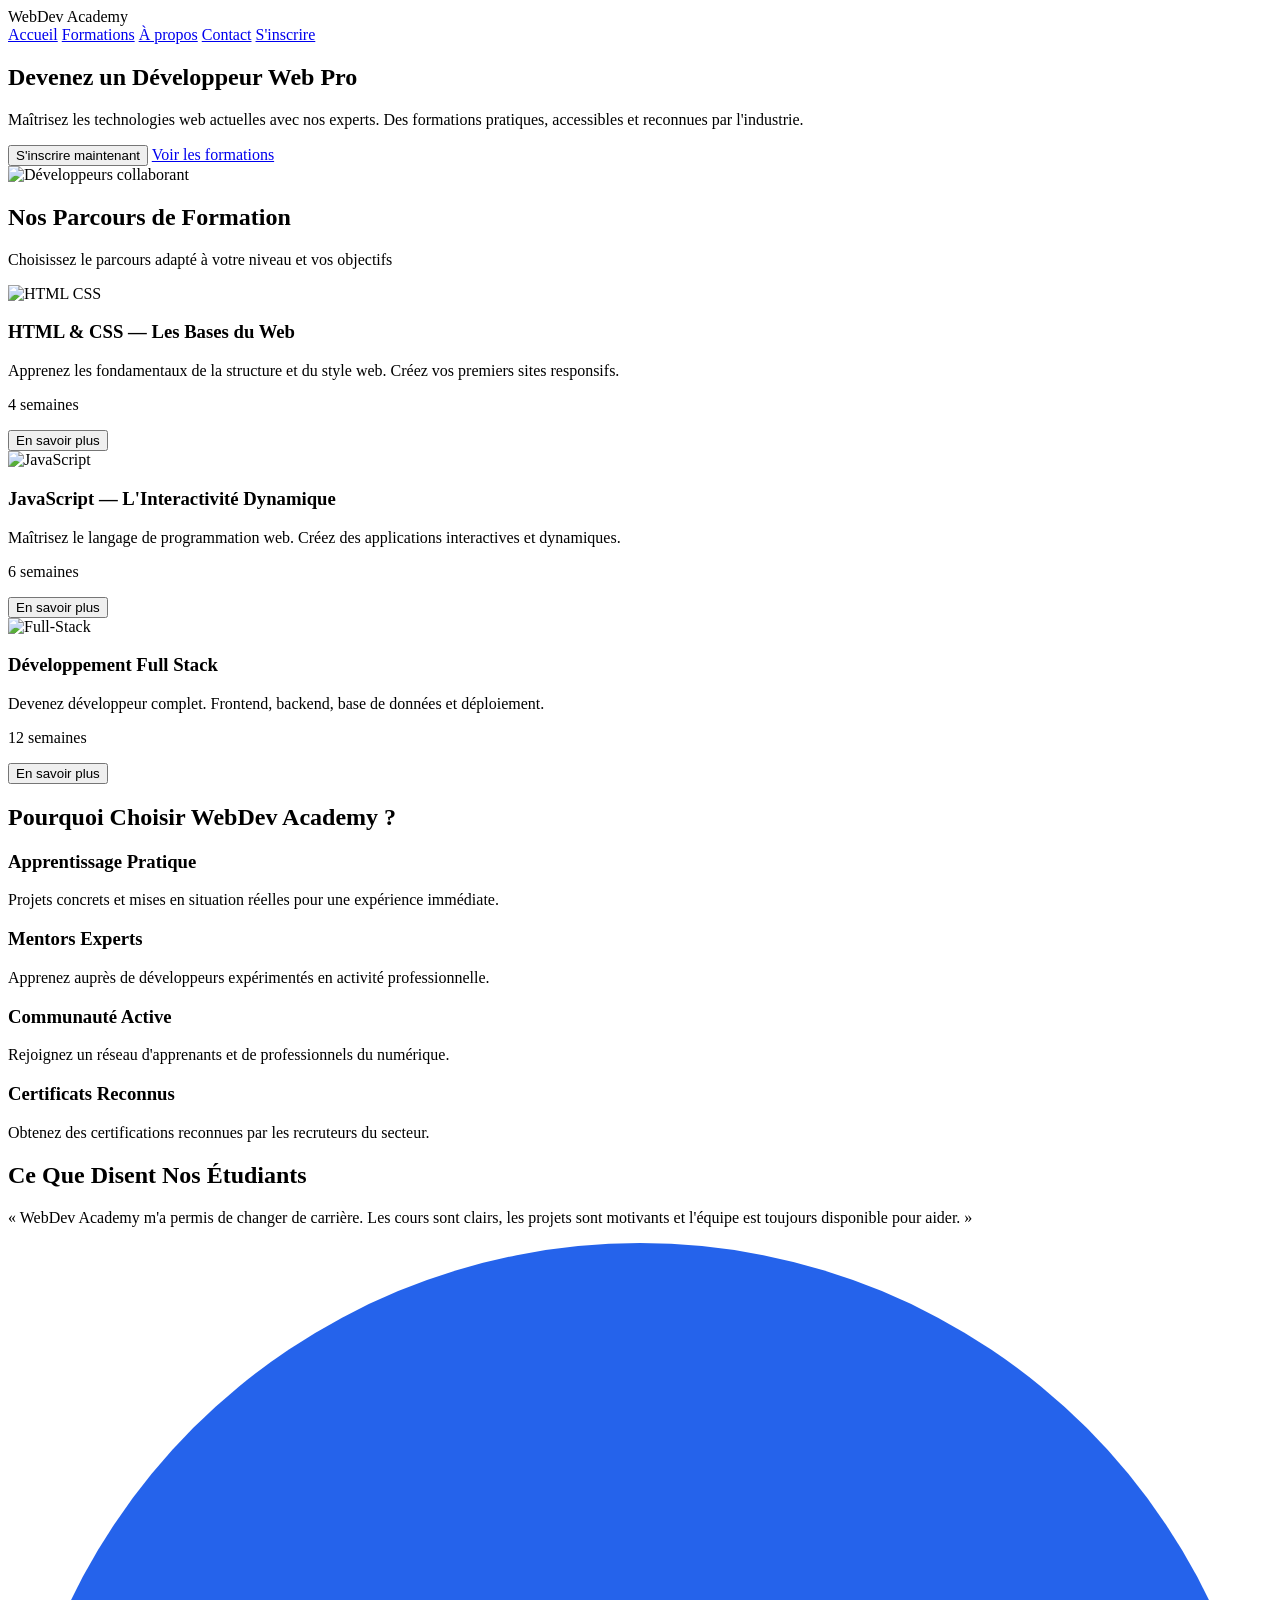
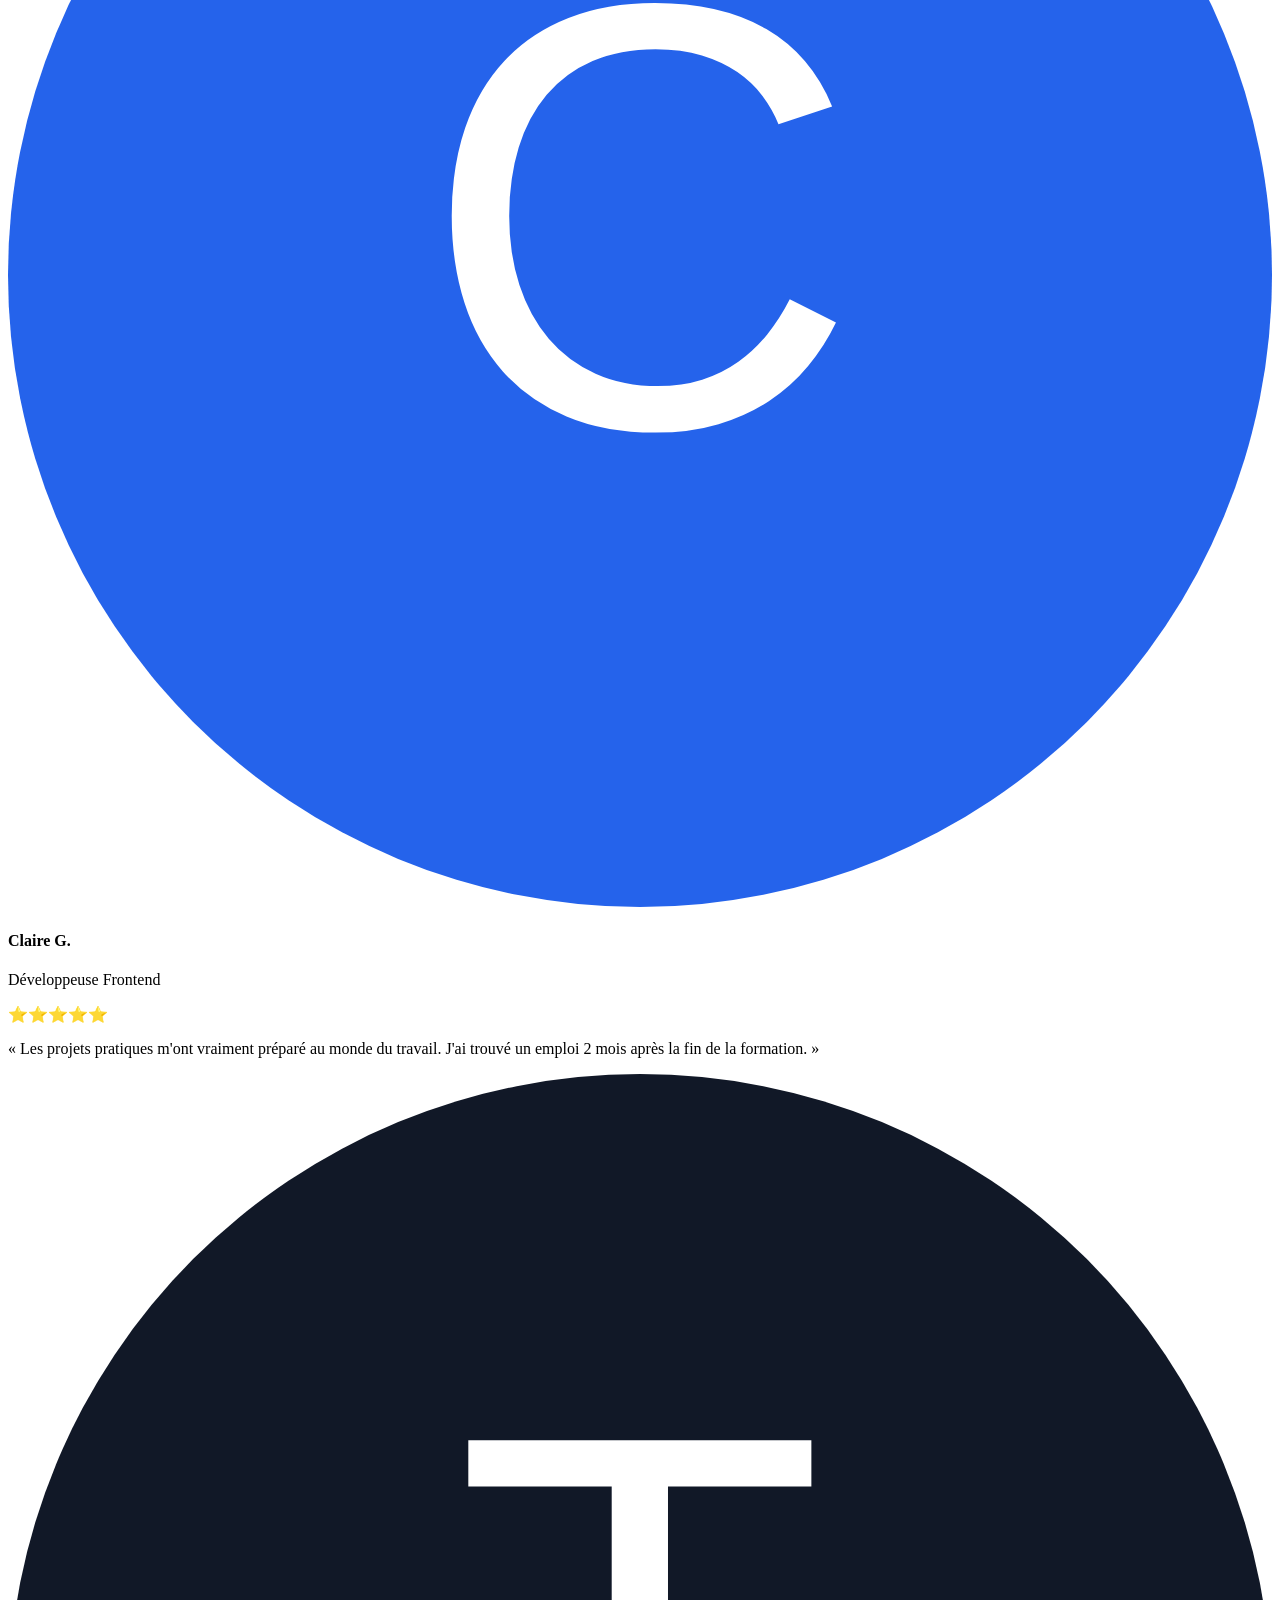
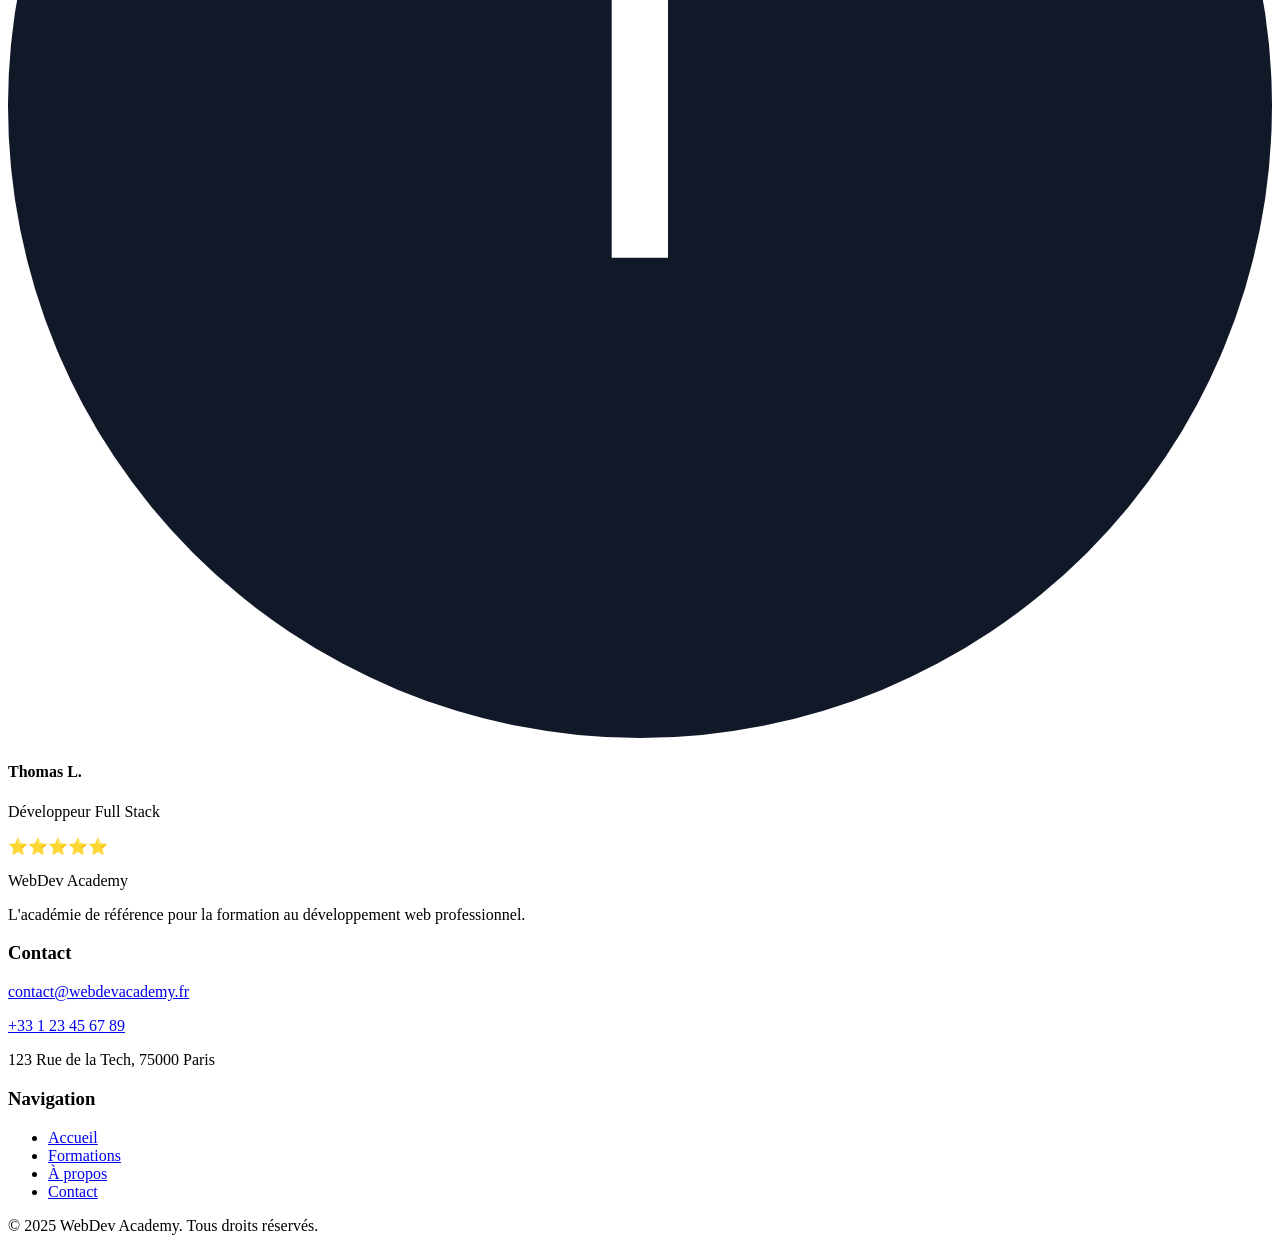
==== index.HTML @ 7ab30d07 "Init : création du dépôt, arborescence des fichiers et structure HTML de base" ====
<!DOCTYPE html>
<html lang="fr">
<head>
    <meta charset="UTF-8">
    <meta name="viewport" content="width=device-width, initial-scale=1.0">
    <title>WebDev Academy - Formation Web Professionnelle</title>
    <link rel="preconnect" href="https://fonts.googleapis.com">
    <link rel="preconnect" href="http Bs://fonts.gstatic.com" crossorigin>
    <link href="https://fonts.googleapis.com/css2?family=Poppins:wght@500;600;700&family=Inter:wght@400;500&display=swap" rel="stylesheet">
    <link rel="stylesheet" href="https://cdnjs.cloudflare.com/ajax/libs/font-awesome/7.0.1/css/all.min.css" integrity="sha512-2SwdPD6INVrV/lHTZbO2nodKhrnDdJK9/kg2XD1r9uGqPo1cUbujc+IYdlYdEErWNu69gVcYgdxlmVmzTWnetw==" crossorigin="anonymous" referrerpolicy="no-referrer" />
    <link rel="stylesheet" href="styles.css">
</head>
<body>

    <!-- HEADER -->
    <header class="header">
        <div class="container">
            <div class="header-content">
                <div class="logo">
                    <span class="logo-icon"></span>
                    <span class="logo-text">WebDev Academy</span>
                </div>
                <nav class="nav">
                    <a href="#accueil" class="nav-link">Accueil</a>
                    <a href="#formations" class="nav-link">Formations</a>
                    <a href="#apropos" class="nav-link">À propos</a>
                    <a href="#contact" class="nav-link">Contact</a>
                    <a href="#" class="btn">S'inscrire</a>
                </nav>
            </div>
        </div>
    </header>

    <!-- HERO -->
    <section id="accueil" class="hero">
        <div class="container">
            <div class="hero-content">
                <div class="hero-text">
                    <h1 class="hero-title">Devenez un Développeur Web Pro</h1>
                    <p class="hero-subtitle">Maîtrisez les technologies web actuelles avec nos experts. Des formations pratiques, accessibles et reconnues par l'industrie.</p>
                    <div class="hero-buttons">
                        <button class="btn">S'inscrire maintenant</button>
                        <a href="#formations" class="btn btn-secondaire">Voir les formations</a>
                    </div>
                </div>
                <div class="hero-image">
                    <img src="https://private-us-east-1.manuscdn.com/sessionFile/vGHNtGjRNSoPpWjSs7V5kO/sandbox/Nn3IBTqhSGBiFNBHjqAyme-img-1_1771836429000_na1fn_aGVyby13ZWJkZXY.png?x-oss-process=image/resize,w_1920,h_1920/format,webp/quality,q_80&Expires=1798761600&Policy=[base64]&Key-Pair-Id=K2HSFNDJXOU9YS&Signature=CSoXXLubS6SZUryhrjTbKdGuKx6gO-gcKSOIT5e-jAmGt8TjUh0oLmJPoQzuXnzsv75Sk6GxcMEyCnpk003iLqCeAN~2q5ZH7BVFG46TieSR6K3EWh3X08L-Cj~kOdTvTiUejEEyDEOsStHmWbtz4GieOV~vrbPdiIS4DXx5Em-EVbwlYh9hLUAQksd-S9a8hoXdXOxb9XC7g-52q7qxycTNFx322q9O-M9qtfFWIcqh1wbmXpIQCnkG0JkBiGID0aXIVr2c31cZqCN9LbK4i~yRdObaecmVlMrhyNnbi7AYZ01wuxV59IgjBg9qMkMjA5oeySNHkZcjQzX331L~BA__" alt="Développeurs collaborant" class="hero-img">
                </div>
            </div>
        </div>
    </section>

    <!-- FORMATIONS -->
    <section id="formations" class="formations">
        <div class="container">
            <div class="section-header">
                <h2>Nos Parcours de Formation</h2>
                <p>Choisissez le parcours adapté à votre niveau et vos objectifs</p>
            </div>

            <div class="formations-grid">

                <article class="formation-card">
                    <div class="formation-icon">
                        <img src="https://private-us-east-1.manuscdn.com/sessionFile/vGHNtGjRNSoPpWjSs7V5kO/sandbox/Nn3IBTqhSGBiFNBHjqAyme-img-2_1771836420000_na1fn_Zm9ybWF0aW9uLWh0bWwtY3Nz.png?x-oss-process=image/resize,w_1920,h_1920/format,webp/quality,q_80&Expires=1798761600&Policy=[base64]&Key-Pair-Id=K2HSFNDJXOU9YS&Signature=ulwOmSt9UBEYUp4vjzK6Br~JBlsN1IYmjbdwcrkIPwHwiAJwKG5W74IVDs8d7MpaaOy-IWmLcht0rP5W9KJax4r2e85JWrCU-rPGFiL~T~iKIVEVLlg1H1w-pPRYvawl3YETFEtDik1CFj5n6Li9atj-mQwA-flZ~1co5WUfc7oASj5-kAnNk4iMj0TzOSDOBZVkL3Bv5Aahx8IrQIxR5IC6fvWX7Q5MJqwHEez7w3sde0yab~aIPEAC53IwAucnFb9i5rAAGs~Kx3HwNk2-hGhGTRNVvI4ISdJHZWcoBqui-JHkFVeab8k3VtmhUSOpBcsJ-Xgd7Y-91A-n7IDJPQ__" alt="HTML CSS" class="formation-img">
                    </div>
                    <div class="formation-body">
                        <h3 class="formation-title">HTML & CSS — Les Bases du Web</h3>
                        <p class="formation-description">Apprenez les fondamentaux de la structure et du style web. Créez vos premiers sites responsifs.</p>
                        <div class="formation-footer">
                            <p class="formation-duration"><i class="fa-regular fa-alarm-clock"></i> 4 semaines</p>
                            <button class="formation-btn">En savoir plus</button>
                        </div>
                    </div>
                </article>

                <article class="formation-card">
                    <div class="formation-icon">
                        <img src="https://private-us-east-1.manuscdn.com/sessionFile/vGHNtGjRNSoPpWjSs7V5kO/sandbox/Nn3IBTqhSGBiFNBHjqAyme-img-3_1771836418000_na1fn_Zm9ybWF0aW9uLWphdmFzY3JpcHQ.png?x-oss-process=image/resize,w_1920,h_1920/format,webp/quality,q_80&Expires=1798761600&Policy=[base64]&Key-Pair-Id=K2HSFNDJXOU9YS&Signature=oXUJXGLcOrpVk41dT7CsKqlkjbnxq5S0YzEjSwk8yKDnMcQuos0dipLwQPntny7sHmqPGeaLWxwvgwucpo0bM~2YxKh~TvMyZHMU1S1cNUWy~zxywhjdS2GgKq2k2Jkf4W-eU7SWJzw8T-UZrkgYs1ycNHf1cWPufrA0sWnW-d7at~J4rMAhbgvIcJXI8PzklAa4SYlUNQiQSkngmY3IGzgo68lOIeHGqKtS-2VFNnX2NgoKW4enAQoLivgCDWooHxvC1~HsbJdMDieLBr5QhffzMdSqDJ0O0J8nyVks58796pHxi1nRs8DcYAyrsTmhCsFr96gNKvswoDi8ujXHXQ__" alt="JavaScript" class="formation-img">
                    </div>
                    <div class="formation-body">
                        <h3 class="formation-title">JavaScript — L'Interactivité Dynamique</h3>
                        <p class="formation-description">Maîtrisez le langage de programmation web. Créez des applications interactives et dynamiques.</p>
                        <div class="formation-footer">
                            <p class="formation-duration"><i class="fa-regular fa-alarm-clock"></i> 6 semaines</p>
                            <button class="formation-btn">En savoir plus</button>
                        </div>
                    </div>
                </article>

                <article class="formation-card">
                    <div class="formation-icon">
                        <img src="https://private-us-east-1.manuscdn.com/sessionFile/vGHNtGjRNSoPpWjSs7V5kO/sandbox/Nn3IBTqhSGBiFNBHjqAyme-img-4_1771836423000_na1fn_Zm9ybWF0aW9uLWZ1bGxzdGFjaw.png?x-oss-process=image/resize,w_1920,h_1920/format,webp/quality,q_80&Expires=1798761600&Policy=[base64]~eC1vc3MtcHJvY2Vzcz1pbWFnZS9yZXNpemUsd18xOTIwLGhfMTkyMC9mb3JtYXQsd2VicC9xdWFsaXR5LHFfODAiLCJDb25kaXRpb24iOnsiRGF0ZUxlc3NUaGFuIjp7IkFXUzpFcG9jaFRpbWUiOjE3OTg3NjE2MDB9fX1dfQ__&Key-Pair-Id=K2HSFNDJXOU9YS&Signature=Yd2hOLRCqEMnp6zhFQf-u7EyHBhBxrVaxet7eCqVr4468VkohiwJMmZMVLAvP0UT9UtOV6NZ~3gb4abJMRu7ZIiKr6oqeqXoyl2K3FQEX5~XwEXMZnaVuPnpEQjKAnObkVdKur8Niy6LaBozs1kYujF~rh15tKGbhcuzbLmFg-XQwOxOGMLjtL5NSpm66~Q1J-qbcymE0cUCWR9ODjJaWO3ON-JazoHYCK8YvNGdIJNEcXtdCiaKk8xc~EopC8NH5OFcztjSKpmoX6i18jdoqjK2-GIEhvFI0qOO6OooR0wuoU3pRGT93ywVrIdJsfsHTDjbuuQJ5Q2gcQmPw0CM~w__" alt="Full-Stack" class="formation-img">
                    </div>
                    <div class="formation-body">
                        <h3 class="formation-title">Développement Full Stack</h3>
                        <p class="formation-description">Devenez développeur complet. Frontend, backend, base de données et déploiement.</p>
                        <div class="formation-footer">
                            <p class="formation-duration"><i class="fa-regular fa-alarm-clock"></i> 12 semaines</p>
                            <button class="formation-btn">En savoir plus</button>
                        </div>
                    </div>
                </article>

            </div>
        </div>
    </section>

    <!-- AVANTAGES -->
    <section id="apropos" class="avantages">
        <div class="container">
            <div class="section-header">
                <h2>Pourquoi Choisir WebDev Academy ?</h2>
            </div>
            <div class="avantages-grid">
                <article class="avantage-card">
                    <div class="avantage-icon"><i class="fa-solid fa-bullseye"></i></div>
                    <h3 class="avantage-title">Apprentissage Pratique</h3>
                    <p class="avantage-description">Projets concrets et mises en situation réelles pour une expérience immédiate.</p>
                </article>
                <article class="avantage-card">
                    <div class="avantage-icon"><i class="fa-solid fa-user-tie"></i></div>
                    <h3 class="avantage-title">Mentors Experts</h3>
                    <p class="avantage-description">Apprenez auprès de développeurs expérimentés en activité professionnelle.</p>
                </article>
                <article class="avantage-card">
                    <div class="avantage-icon"><i class="fa-solid fa-users"></i></div>
                    <h3 class="avantage-title">Communauté Active</h3>
                    <p class="avantage-description">Rejoignez un réseau d'apprenants et de professionnels du numérique.</p>
                </article>
                <article class="avantage-card">
                    <div class="avantage-icon"><i class="fa-solid fa-graduation-cap"></i></div>
                    <h3 class="avantage-title">Certificats Reconnus</h3>
                    <p class="avantage-description">Obtenez des certifications reconnues par les recruteurs du secteur.</p>
                </article>
            </div>
        </div>
    </section>

    <!-- TÉMOIGNAGES -->
    <section class="temoignages">
        <div class="container">
            <div class="section-header">
                <h2>Ce Que Disent Nos Étudiants</h2>
            </div>
            <div class="temoignages-grid">
                <article class="temoignage-card">
                    <p class="temoignage-text">« WebDev Academy m'a permis de changer de carrière. Les cours sont clairs, les projets sont motivants et l'équipe est toujours disponible pour aider. »</p>
                    <div class="temoignage-header">
                        <img src="data:image/svg+xml,%3Csvg xmlns='http://www.w3.org/2000/svg' viewBox='0 0 100 100'%3E%3Ccircle cx='50' cy='50' r='50' fill='%232563eb'/%3E%3Ctext x='50' y='62' font-size='48' text-anchor='middle' fill='white' font-family='Arial'%3EC%3C/text%3E%3C/svg%3E" alt="Claire G." class="temoignage-avatar">
                        <div class="temoignage-info">
                            <h4 class="temoignage-name">Claire G.</h4>
                            <p class="temoignage-role">Développeuse Frontend</p>
                        </div>
                    </div>
                    <div class="temoignage-rating">⭐⭐⭐⭐⭐</div>
                </article>
                <article class="temoignage-card">
                    <p class="temoignage-text">« Les projets pratiques m'ont vraiment préparé au monde du travail. J'ai trouvé un emploi 2 mois après la fin de la formation. »</p>
                    <div class="temoignage-header">
                        <img src="data:image/svg+xml,%3Csvg xmlns='http://www.w3.org/2000/svg' viewBox='0 0 100 100'%3E%3Ccircle cx='50' cy='50' r='50' fill='%23111827'/%3E%3Ctext x='50' y='62' font-size='48' text-anchor='middle' fill='white' font-family='Arial'%3ET%3C/text%3E%3C/svg%3E" alt="Thomas L." class="temoignage-avatar">
                        <div class="temoignage-info">
                            <h4 class="temoignage-name">Thomas L.</h4>
                            <p class="temoignage-role">Développeur Full Stack</p>
                        </div>
                    </div>
                    <div class="temoignage-rating">⭐⭐⭐⭐⭐</div>
                </article>
            </div>
        </div>
    </section>

    <!-- FOOTER -->
    <footer id="contact" class="footer">
        <div class="container">
            <div class="footer-content">
                <div>
                    <p class="footer-logo">WebDev Academy</p>
                    <p class="footer-desc">L'académie de référence pour la formation au développement web professionnel.</p>
                    <div class="social-links">
                        <a href="#" class="social-link" title="LinkedIn"><i class="fab fa-linkedin-in"></i></a>
                        <a href="#" class="social-link" title="Twitter"><i class="fab fa-twitter"></i></a>
                        <a href="#" class="social-link" title="Instagram"><i class="fab fa-instagram"></i></a>
                    </div>
                </div>
                <div>
                    <h3 class="footer-title">Contact</h3>
                    <p class="footer-info"><i class="fa-solid fa-envelope"></i> <a href="mailto:contact@webdevacademy.fr">contact@webdevacademy.fr</a></p>
                    <p class="footer-info"><i class="fa-solid fa-phone"></i> <a href="tel:+33123456789">+33 1 23 45 67 89</a></p>
                    <p class="footer-info"><i class="fa-solid fa-location-dot"></i> 123 Rue de la Tech, 75000 Paris</p>
                </div>
                <div>
                    <h3 class="footer-title">Navigation</h3>
                    <ul class="footer-links">
                        <li><a href="#accueil">Accueil</a></li>
                        <li><a href="#formations">Formations</a></li>
                        <li><a href="#apropos">À propos</a></li>
                        <li><a href="#contact">Contact</a></li>
                    </ul>
                </div>
            </div>
            <div class="footer-bottom">
                <p>© 2025 WebDev Academy. Tous droits réservés.</p>
            </div>
        </div>
    </footer>

</body>
</html>
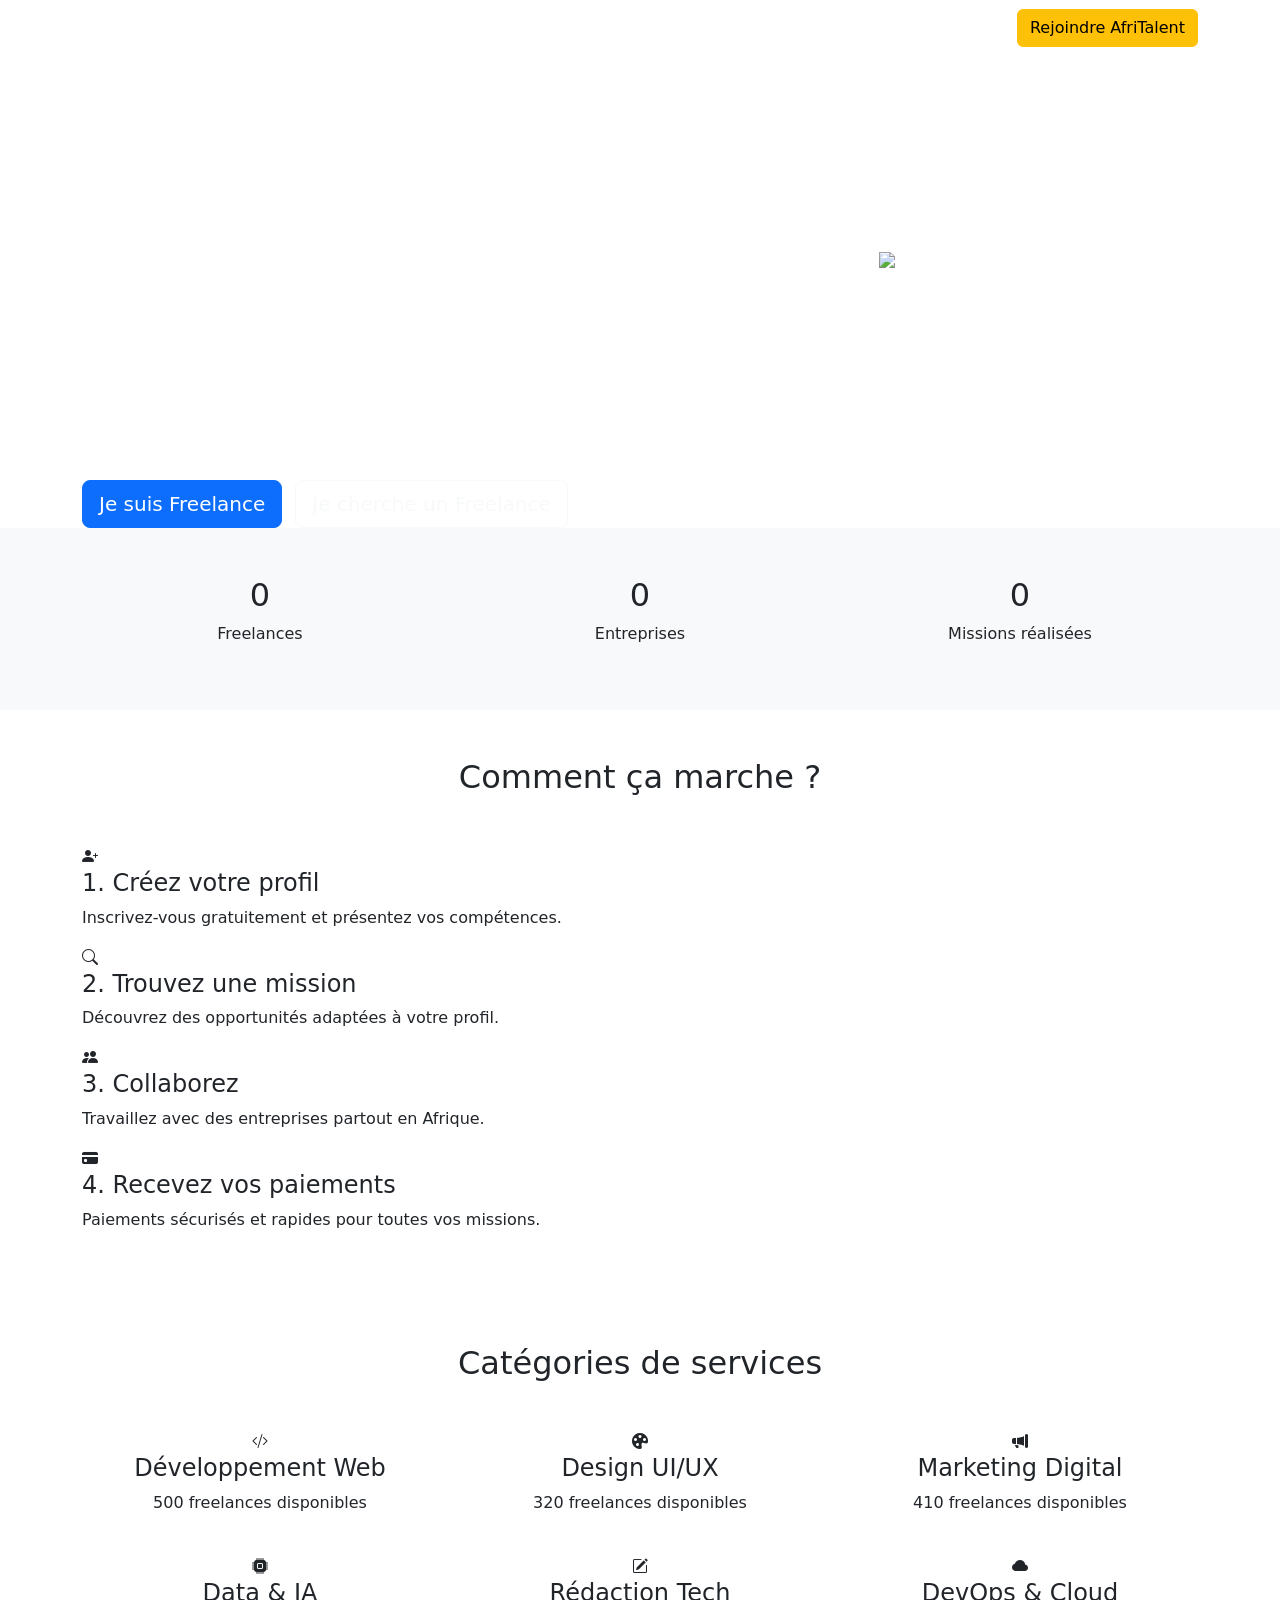
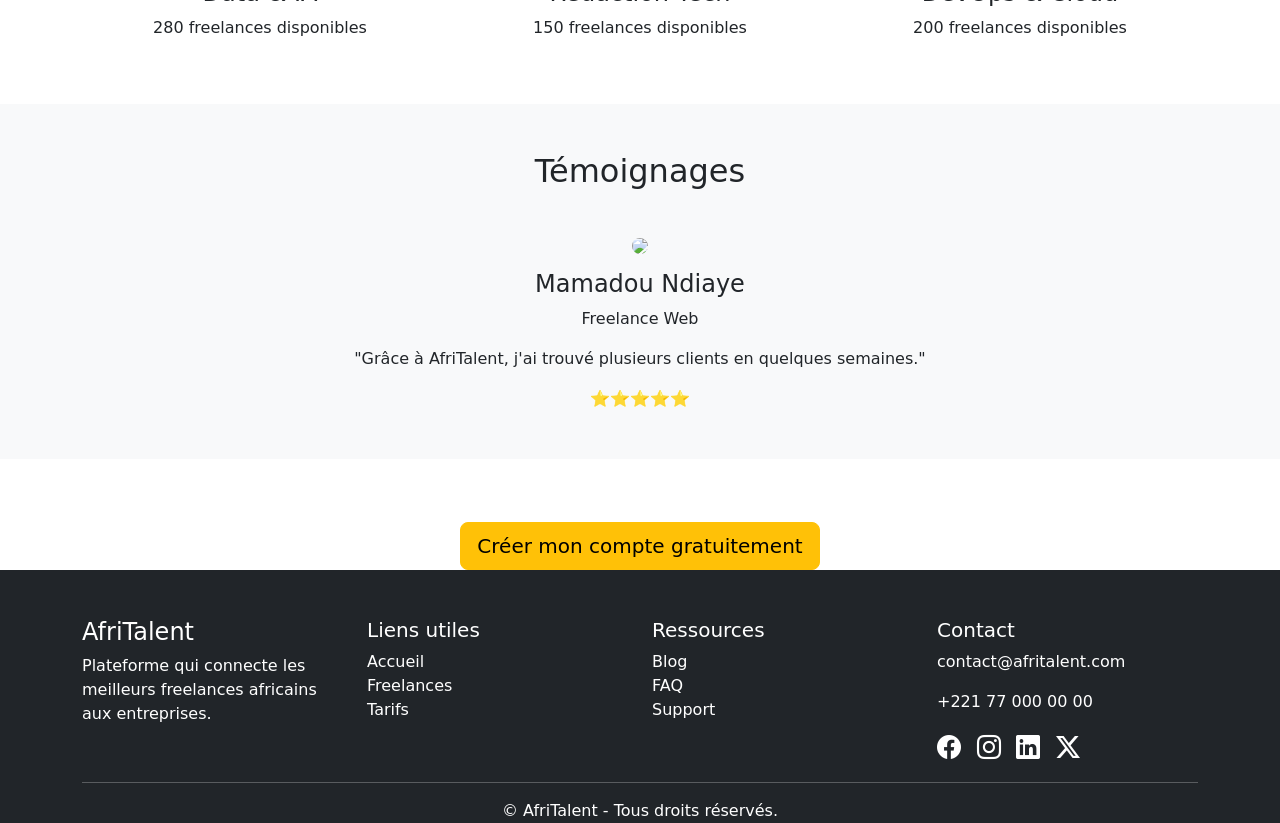
==== commit a7b3552e: "CSS : variables, typographie, layout general et styles de bases" ====
--- a/index.HTML
+++ b/index.HTML
@@ -1,209 +1,408 @@
 <!DOCTYPE html>
 <html lang="fr">
+
 <head>
     <meta charset="UTF-8">
     <meta name="viewport" content="width=device-width, initial-scale=1.0">
-    <title>WebDev Academy - Formation Web Professionnelle</title>
-    <link rel="preconnect" href="https://fonts.googleapis.com">
-    <link rel="preconnect" href="http Bs://fonts.gstatic.com" crossorigin>
-    <link href="https://fonts.googleapis.com/css2?family=Poppins:wght@500;600;700&family=Inter:wght@400;500&display=swap" rel="stylesheet">
-    <link rel="stylesheet" href="https://cdnjs.cloudflare.com/ajax/libs/font-awesome/7.0.1/css/all.min.css" integrity="sha512-2SwdPD6INVrV/lHTZbO2nodKhrnDdJK9/kg2XD1r9uGqPo1cUbujc+IYdlYdEErWNu69gVcYgdxlmVmzTWnetw==" crossorigin="anonymous" referrerpolicy="no-referrer" />
-    <link rel="stylesheet" href="styles.css">
+    <title>AfriTalent - Trouvez les meilleurs freelances africains</title>
+
+    <!-- Bootstrap -->
+    <link href="https://cdn.jsdelivr.net/npm/bootstrap@5.3.3/dist/css/bootstrap.min.css" rel="stylesheet">
+
+    <!-- Bootstrap Icons -->
+    <link rel="stylesheet"
+        href="https://cdn.jsdelivr.net/npm/bootstrap-icons@1.11.3/font/bootstrap-icons.min.css">
+
+    <!-- Google Fonts -->
+    <link href="https://fonts.googleapis.com/css2?family=Poppins:wght@300;400;600;700;800&display=swap"
+        rel="stylesheet">
+
+    <!-- CSS -->
+    <link rel="stylesheet" href="style.css">
 </head>
+
 <body>
 
-    <!-- HEADER -->
-    <header class="header">
-        <div class="container">
-            <div class="header-content">
-                <div class="logo">
-                    <span class="logo-icon"></span>
-                    <span class="logo-text">WebDev Academy</span>
-                </div>
-                <nav class="nav">
-                    <a href="#accueil" class="nav-link">Accueil</a>
-                    <a href="#formations" class="nav-link">Formations</a>
-                    <a href="#apropos" class="nav-link">À propos</a>
-                    <a href="#contact" class="nav-link">Contact</a>
-                    <a href="#" class="btn">S'inscrire</a>
-                </nav>
-            </div>
-        </div>
-    </header>
-
-    <!-- HERO -->
-    <section id="accueil" class="hero">
-        <div class="container">
-            <div class="hero-content">
-                <div class="hero-text">
-                    <h1 class="hero-title">Devenez un Développeur Web Pro</h1>
-                    <p class="hero-subtitle">Maîtrisez les technologies web actuelles avec nos experts. Des formations pratiques, accessibles et reconnues par l'industrie.</p>
-                    <div class="hero-buttons">
-                        <button class="btn">S'inscrire maintenant</button>
-                        <a href="#formations" class="btn btn-secondaire">Voir les formations</a>
+    <!-- ===================== NAVBAR ===================== -->
+
+    <nav class="navbar navbar-expand-lg navbar-dark fixed-top">
+        <div class="container">
+
+            <a class="navbar-brand fw-bold" href="#">
+                <i class="bi bi-globe-africa"></i>
+                AfriTalent
+            </a>
+
+            <button class="navbar-toggler" type="button" data-bs-toggle="collapse" data-bs-target="#menu">
+                <span class="navbar-toggler-icon"></span>
+            </button>
+
+            <div class="collapse navbar-collapse" id="menu">
+
+                <ul class="navbar-nav ms-auto">
+
+                    <li class="nav-item">
+                        <a class="nav-link" href="#">Accueil</a>
+                    </li>
+
+                    <li class="nav-item">
+                        <a class="nav-link" href="#">Freelances</a>
+                    </li>
+
+                    <li class="nav-item">
+                        <a class="nav-link" href="#">Tarifs</a>
+                    </li>
+
+                    <li class="nav-item">
+                        <a class="nav-link" href="#">À propos</a>
+                    </li>
+
+                    <li class="nav-item">
+                        <a class="nav-link" href="#">Blog</a>
+                    </li>
+
+                    <li class="nav-item">
+                        <a class="nav-link" href="#">Contact</a>
+                    </li>
+
+                </ul>
+
+                <a href="#" class="btn btn-warning ms-lg-3">
+                    Rejoindre AfriTalent
+                </a>
+
+            </div>
+        </div>
+    </nav>
+
+    <!-- ===================== HERO ===================== -->
+
+    <section class="hero text-white d-flex align-items-center">
+
+        <div class="container">
+
+            <div class="row align-items-center">
+
+                <div class="col-lg-6">
+
+                    <h1 class="display-3 fw-bold">
+                        Trouvez les meilleurs talents freelances d'Afrique
+                    </h1>
+
+                    <h2 class="lead my-4">
+                        Développement Web, Design, Marketing Digital,
+                        Data & IA, DevOps et bien plus encore.
+                    </h2>
+
+                    <a href="#" class="btn btn-primary btn-lg me-2">
+                        Je suis Freelance
+                    </a>
+
+                    <a href="#" class="btn btn-outline-light btn-lg">
+                        Je cherche un Freelance
+                    </a>
+
+                </div>
+
+                <div class="col-lg-6 text-center">
+
+                    <img src="images/freelance.png"
+                        alt="Freelance"
+                        class="img-fluid hero-image">
+
+                </div>
+
+            </div>
+
+        </div>
+
+    </section>
+
+    <!-- ===================== STATISTIQUES ===================== -->
+
+    <section class="py-5 bg-light">
+
+        <div class="container">
+
+            <div class="row text-center">
+
+                <div class="col-md-4">
+                    <h2 class="counter" data-target="2500">0</h2>
+                    <p>Freelances</p>
+                </div>
+
+                <div class="col-md-4">
+                    <h2 class="counter" data-target="800">0</h2>
+                    <p>Entreprises</p>
+                </div>
+
+                <div class="col-md-4">
+                    <h2 class="counter" data-target="12000">0</h2>
+                    <p>Missions réalisées</p>
+                </div>
+
+            </div>
+
+        </div>
+
+    </section>
+
+    <!-- ===================== COMMENT ÇA MARCHE ===================== -->
+
+    <section class="container py-5">
+
+        <div class="text-center mb-5">
+            <h2>Comment ça marche ?</h2>
+        </div>
+
+        <div class="bento-grid">
+
+            <div class="bento-card large">
+                <i class="bi bi-person-plus-fill"></i>
+                <h4>1. Créez votre profil</h4>
+                <p>Inscrivez-vous gratuitement et présentez vos compétences.</p>
+            </div>
+
+            <div class="bento-card">
+                <i class="bi bi-search"></i>
+                <h4>2. Trouvez une mission</h4>
+                <p>Découvrez des opportunités adaptées à votre profil.</p>
+            </div>
+
+            <div class="bento-card">
+                <i class="bi bi-people-fill"></i>
+                <h4>3. Collaborez</h4>
+                <p>Travaillez avec des entreprises partout en Afrique.</p>
+            </div>
+
+            <div class="bento-card wide">
+                <i class="bi bi-credit-card-fill"></i>
+                <h4>4. Recevez vos paiements</h4>
+                <p>Paiements sécurisés et rapides pour toutes vos missions.</p>
+            </div>
+
+        </div>
+
+    </section>
+
+    <!-- ===================== CATÉGORIES ===================== -->
+
+    <section class="container py-5">
+
+        <div class="text-center mb-5">
+            <h2>Catégories de services</h2>
+        </div>
+
+        <div class="row g-4">
+
+            <div class="col-md-4">
+                <div class="service-card text-center">
+                    <i class="bi bi-code-slash"></i>
+                    <h4>Développement Web</h4>
+                    <p>500 freelances disponibles</p>
+                </div>
+            </div>
+
+            <div class="col-md-4">
+                <div class="service-card text-center">
+                    <i class="bi bi-palette-fill"></i>
+                    <h4>Design UI/UX</h4>
+                    <p>320 freelances disponibles</p>
+                </div>
+            </div>
+
+            <div class="col-md-4">
+                <div class="service-card text-center">
+                    <i class="bi bi-megaphone-fill"></i>
+                    <h4>Marketing Digital</h4>
+                    <p>410 freelances disponibles</p>
+                </div>
+            </div>
+
+            <div class="col-md-4">
+                <div class="service-card text-center">
+                    <i class="bi bi-cpu-fill"></i>
+                    <h4>Data & IA</h4>
+                    <p>280 freelances disponibles</p>
+                </div>
+            </div>
+
+            <div class="col-md-4">
+                <div class="service-card text-center">
+                    <i class="bi bi-pencil-square"></i>
+                    <h4>Rédaction Tech</h4>
+                    <p>150 freelances disponibles</p>
+                </div>
+            </div>
+
+            <div class="col-md-4">
+                <div class="service-card text-center">
+                    <i class="bi bi-cloud-fill"></i>
+                    <h4>DevOps & Cloud</h4>
+                    <p>200 freelances disponibles</p>
+                </div>
+            </div>
+
+        </div>
+
+    </section>
+
+    <!-- ===================== TÉMOIGNAGES ===================== -->
+
+    <section class="bg-light py-5">
+
+        <div class="container">
+
+            <h2 class="text-center mb-5">Témoignages</h2>
+
+            <div id="carouselTemoignages" class="carousel slide" data-bs-ride="carousel">
+
+                <div class="carousel-inner">
+
+                    <div class="carousel-item active text-center">
+
+                        <img src="https://randomuser.me/api/portraits/men/11.jpg"
+                            class="rounded-circle mb-3"
+                            width="100">
+
+                        <h4>Mamadou Ndiaye</h4>
+                        <p>Freelance Web</p>
+
+                        <p>
+                            "Grâce à AfriTalent, j'ai trouvé plusieurs clients
+                            en quelques semaines."
+                        </p>
+
+                        ⭐⭐⭐⭐⭐
+
                     </div>
-                </div>
-                <div class="hero-image">
-                    <img src="https://private-us-east-1.manuscdn.com/sessionFile/vGHNtGjRNSoPpWjSs7V5kO/sandbox/Nn3IBTqhSGBiFNBHjqAyme-img-1_1771836429000_na1fn_aGVyby13ZWJkZXY.png?x-oss-process=image/resize,w_1920,h_1920/format,webp/quality,q_80&Expires=1798761600&Policy=[base64]&Key-Pair-Id=K2HSFNDJXOU9YS&Signature=CSoXXLubS6SZUryhrjTbKdGuKx6gO-gcKSOIT5e-jAmGt8TjUh0oLmJPoQzuXnzsv75Sk6GxcMEyCnpk003iLqCeAN~2q5ZH7BVFG46TieSR6K3EWh3X08L-Cj~kOdTvTiUejEEyDEOsStHmWbtz4GieOV~vrbPdiIS4DXx5Em-EVbwlYh9hLUAQksd-S9a8hoXdXOxb9XC7g-52q7qxycTNFx322q9O-M9qtfFWIcqh1wbmXpIQCnkG0JkBiGID0aXIVr2c31cZqCN9LbK4i~yRdObaecmVlMrhyNnbi7AYZ01wuxV59IgjBg9qMkMjA5oeySNHkZcjQzX331L~BA__" alt="Développeurs collaborant" class="hero-img">
-                </div>
-            </div>
-        </div>
-    </section>
-
-    <!-- FORMATIONS -->
-    <section id="formations" class="formations">
-        <div class="container">
-            <div class="section-header">
-                <h2>Nos Parcours de Formation</h2>
-                <p>Choisissez le parcours adapté à votre niveau et vos objectifs</p>
-            </div>
-
-            <div class="formations-grid">
-
-                <article class="formation-card">
-                    <div class="formation-icon">
-                        <img src="https://private-us-east-1.manuscdn.com/sessionFile/vGHNtGjRNSoPpWjSs7V5kO/sandbox/Nn3IBTqhSGBiFNBHjqAyme-img-2_1771836420000_na1fn_Zm9ybWF0aW9uLWh0bWwtY3Nz.png?x-oss-process=image/resize,w_1920,h_1920/format,webp/quality,q_80&Expires=1798761600&Policy=[base64]&Key-Pair-Id=K2HSFNDJXOU9YS&Signature=ulwOmSt9UBEYUp4vjzK6Br~JBlsN1IYmjbdwcrkIPwHwiAJwKG5W74IVDs8d7MpaaOy-IWmLcht0rP5W9KJax4r2e85JWrCU-rPGFiL~T~iKIVEVLlg1H1w-pPRYvawl3YETFEtDik1CFj5n6Li9atj-mQwA-flZ~1co5WUfc7oASj5-kAnNk4iMj0TzOSDOBZVkL3Bv5Aahx8IrQIxR5IC6fvWX7Q5MJqwHEez7w3sde0yab~aIPEAC53IwAucnFb9i5rAAGs~Kx3HwNk2-hGhGTRNVvI4ISdJHZWcoBqui-JHkFVeab8k3VtmhUSOpBcsJ-Xgd7Y-91A-n7IDJPQ__" alt="HTML CSS" class="formation-img">
+
+                    <div class="carousel-item text-center">
+
+                        <img src="https://randomuser.me/api/portraits/women/22.jpg"
+                            class="rounded-circle mb-3"
+                            width="100">
+
+                        <h4>Aminata Diop</h4>
+                        <p>Entreprise</p>
+
+                        <p>
+                            "Une plateforme simple et efficace pour recruter
+                            rapidement."
+                        </p>
+
+                        ⭐⭐⭐⭐⭐
+
                     </div>
-                    <div class="formation-body">
-                        <h3 class="formation-title">HTML & CSS — Les Bases du Web</h3>
-                        <p class="formation-description">Apprenez les fondamentaux de la structure et du style web. Créez vos premiers sites responsifs.</p>
-                        <div class="formation-footer">
-                            <p class="formation-duration"><i class="fa-regular fa-alarm-clock"></i> 4 semaines</p>
-                            <button class="formation-btn">En savoir plus</button>
-                        </div>
+
+                    <div class="carousel-item text-center">
+
+                        <img src="https://randomuser.me/api/portraits/men/33.jpg"
+                            class="rounded-circle mb-3"
+                            width="100">
+
+                        <h4>Ibrahima Fall</h4>
+                        <p>Développeur Freelance</p>
+
+                        <p>
+                            "Les missions sont variées et les paiements sécurisés."
+                        </p>
+
+                        ⭐⭐⭐⭐⭐
+
                     </div>
-                </article>
-
-                <article class="formation-card">
-                    <div class="formation-icon">
-                        <img src="https://private-us-east-1.manuscdn.com/sessionFile/vGHNtGjRNSoPpWjSs7V5kO/sandbox/Nn3IBTqhSGBiFNBHjqAyme-img-3_1771836418000_na1fn_Zm9ybWF0aW9uLWphdmFzY3JpcHQ.png?x-oss-process=image/resize,w_1920,h_1920/format,webp/quality,q_80&Expires=1798761600&Policy=[base64]&Key-Pair-Id=K2HSFNDJXOU9YS&Signature=oXUJXGLcOrpVk41dT7CsKqlkjbnxq5S0YzEjSwk8yKDnMcQuos0dipLwQPntny7sHmqPGeaLWxwvgwucpo0bM~2YxKh~TvMyZHMU1S1cNUWy~zxywhjdS2GgKq2k2Jkf4W-eU7SWJzw8T-UZrkgYs1ycNHf1cWPufrA0sWnW-d7at~J4rMAhbgvIcJXI8PzklAa4SYlUNQiQSkngmY3IGzgo68lOIeHGqKtS-2VFNnX2NgoKW4enAQoLivgCDWooHxvC1~HsbJdMDieLBr5QhffzMdSqDJ0O0J8nyVks58796pHxi1nRs8DcYAyrsTmhCsFr96gNKvswoDi8ujXHXQ__" alt="JavaScript" class="formation-img">
+
+                </div>
+
+            </div>
+
+        </div>
+
+    </section>
+
+    <!-- ===================== CTA ===================== -->
+
+    <section class="cta-section text-center text-white">
+
+        <div class="container">
+
+            <h2 class="mb-4">
+                Prêt à développer votre activité ?
+            </h2>
+
+            <a href="#" class="btn btn-warning btn-lg">
+                Créer mon compte gratuitement
+            </a>
+
+        </div>
+
+    </section>
+
+    <!-- ===================== FOOTER ===================== -->
+
+    <footer class="bg-dark text-white pt-5">
+
+        <div class="container">
+
+            <div class="row">
+
+                <div class="col-md-3">
+                    <h4>AfriTalent</h4>
+                    <p>
+                        Plateforme qui connecte les meilleurs freelances
+                        africains aux entreprises.
+                    </p>
+                </div>
+
+                <div class="col-md-3">
+                    <h5>Liens utiles</h5>
+                    <ul class="list-unstyled">
+                        <li>Accueil</li>
+                        <li>Freelances</li>
+                        <li>Tarifs</li>
+                    </ul>
+                </div>
+
+                <div class="col-md-3">
+                    <h5>Ressources</h5>
+                    <ul class="list-unstyled">
+                        <li>Blog</li>
+                        <li>FAQ</li>
+                        <li>Support</li>
+                    </ul>
+                </div>
+
+                <div class="col-md-3">
+                    <h5>Contact</h5>
+                    <p>contact@afritalent.com</p>
+                    <p>+221 77 000 00 00</p>
+
+                    <div class="fs-4">
+                        <i class="bi bi-facebook me-2"></i>
+                        <i class="bi bi-instagram me-2"></i>
+                        <i class="bi bi-linkedin me-2"></i>
+                        <i class="bi bi-twitter-x"></i>
                     </div>
-                    <div class="formation-body">
-                        <h3 class="formation-title">JavaScript — L'Interactivité Dynamique</h3>
-                        <p class="formation-description">Maîtrisez le langage de programmation web. Créez des applications interactives et dynamiques.</p>
-                        <div class="formation-footer">
-                            <p class="formation-duration"><i class="fa-regular fa-alarm-clock"></i> 6 semaines</p>
-                            <button class="formation-btn">En savoir plus</button>
-                        </div>
-                    </div>
-                </article>
-
-                <article class="formation-card">
-                    <div class="formation-icon">
-                        <img src="https://private-us-east-1.manuscdn.com/sessionFile/vGHNtGjRNSoPpWjSs7V5kO/sandbox/Nn3IBTqhSGBiFNBHjqAyme-img-4_1771836423000_na1fn_Zm9ybWF0aW9uLWZ1bGxzdGFjaw.png?x-oss-process=image/resize,w_1920,h_1920/format,webp/quality,q_80&Expires=1798761600&Policy=[base64]~eC1vc3MtcHJvY2Vzcz1pbWFnZS9yZXNpemUsd18xOTIwLGhfMTkyMC9mb3JtYXQsd2VicC9xdWFsaXR5LHFfODAiLCJDb25kaXRpb24iOnsiRGF0ZUxlc3NUaGFuIjp7IkFXUzpFcG9jaFRpbWUiOjE3OTg3NjE2MDB9fX1dfQ__&Key-Pair-Id=K2HSFNDJXOU9YS&Signature=Yd2hOLRCqEMnp6zhFQf-u7EyHBhBxrVaxet7eCqVr4468VkohiwJMmZMVLAvP0UT9UtOV6NZ~3gb4abJMRu7ZIiKr6oqeqXoyl2K3FQEX5~XwEXMZnaVuPnpEQjKAnObkVdKur8Niy6LaBozs1kYujF~rh15tKGbhcuzbLmFg-XQwOxOGMLjtL5NSpm66~Q1J-qbcymE0cUCWR9ODjJaWO3ON-JazoHYCK8YvNGdIJNEcXtdCiaKk8xc~EopC8NH5OFcztjSKpmoX6i18jdoqjK2-GIEhvFI0qOO6OooR0wuoU3pRGT93ywVrIdJsfsHTDjbuuQJ5Q2gcQmPw0CM~w__" alt="Full-Stack" class="formation-img">
-                    </div>
-                    <div class="formation-body">
-                        <h3 class="formation-title">Développement Full Stack</h3>
-                        <p class="formation-description">Devenez développeur complet. Frontend, backend, base de données et déploiement.</p>
-                        <div class="formation-footer">
-                            <p class="formation-duration"><i class="fa-regular fa-alarm-clock"></i> 12 semaines</p>
-                            <button class="formation-btn">En savoir plus</button>
-                        </div>
-                    </div>
-                </article>
-
-            </div>
-        </div>
-    </section>
-
-    <!-- AVANTAGES -->
-    <section id="apropos" class="avantages">
-        <div class="container">
-            <div class="section-header">
-                <h2>Pourquoi Choisir WebDev Academy ?</h2>
-            </div>
-            <div class="avantages-grid">
-                <article class="avantage-card">
-                    <div class="avantage-icon"><i class="fa-solid fa-bullseye"></i></div>
-                    <h3 class="avantage-title">Apprentissage Pratique</h3>
-                    <p class="avantage-description">Projets concrets et mises en situation réelles pour une expérience immédiate.</p>
-                </article>
-                <article class="avantage-card">
-                    <div class="avantage-icon"><i class="fa-solid fa-user-tie"></i></div>
-                    <h3 class="avantage-title">Mentors Experts</h3>
-                    <p class="avantage-description">Apprenez auprès de développeurs expérimentés en activité professionnelle.</p>
-                </article>
-                <article class="avantage-card">
-                    <div class="avantage-icon"><i class="fa-solid fa-users"></i></div>
-                    <h3 class="avantage-title">Communauté Active</h3>
-                    <p class="avantage-description">Rejoignez un réseau d'apprenants et de professionnels du numérique.</p>
-                </article>
-                <article class="avantage-card">
-                    <div class="avantage-icon"><i class="fa-solid fa-graduation-cap"></i></div>
-                    <h3 class="avantage-title">Certificats Reconnus</h3>
-                    <p class="avantage-description">Obtenez des certifications reconnues par les recruteurs du secteur.</p>
-                </article>
-            </div>
-        </div>
-    </section>
-
-    <!-- TÉMOIGNAGES -->
-    <section class="temoignages">
-        <div class="container">
-            <div class="section-header">
-                <h2>Ce Que Disent Nos Étudiants</h2>
-            </div>
-            <div class="temoignages-grid">
-                <article class="temoignage-card">
-                    <p class="temoignage-text">« WebDev Academy m'a permis de changer de carrière. Les cours sont clairs, les projets sont motivants et l'équipe est toujours disponible pour aider. »</p>
-                    <div class="temoignage-header">
-                        <img src="data:image/svg+xml,%3Csvg xmlns='http://www.w3.org/2000/svg' viewBox='0 0 100 100'%3E%3Ccircle cx='50' cy='50' r='50' fill='%232563eb'/%3E%3Ctext x='50' y='62' font-size='48' text-anchor='middle' fill='white' font-family='Arial'%3EC%3C/text%3E%3C/svg%3E" alt="Claire G." class="temoignage-avatar">
-                        <div class="temoignage-info">
-                            <h4 class="temoignage-name">Claire G.</h4>
-                            <p class="temoignage-role">Développeuse Frontend</p>
-                        </div>
-                    </div>
-                    <div class="temoignage-rating">⭐⭐⭐⭐⭐</div>
-                </article>
-                <article class="temoignage-card">
-                    <p class="temoignage-text">« Les projets pratiques m'ont vraiment préparé au monde du travail. J'ai trouvé un emploi 2 mois après la fin de la formation. »</p>
-                    <div class="temoignage-header">
-                        <img src="data:image/svg+xml,%3Csvg xmlns='http://www.w3.org/2000/svg' viewBox='0 0 100 100'%3E%3Ccircle cx='50' cy='50' r='50' fill='%23111827'/%3E%3Ctext x='50' y='62' font-size='48' text-anchor='middle' fill='white' font-family='Arial'%3ET%3C/text%3E%3C/svg%3E" alt="Thomas L." class="temoignage-avatar">
-                        <div class="temoignage-info">
-                            <h4 class="temoignage-name">Thomas L.</h4>
-                            <p class="temoignage-role">Développeur Full Stack</p>
-                        </div>
-                    </div>
-                    <div class="temoignage-rating">⭐⭐⭐⭐⭐</div>
-                </article>
-            </div>
-        </div>
-    </section>
-
-    <!-- FOOTER -->
-    <footer id="contact" class="footer">
-        <div class="container">
-            <div class="footer-content">
-                <div>
-                    <p class="footer-logo">WebDev Academy</p>
-                    <p class="footer-desc">L'académie de référence pour la formation au développement web professionnel.</p>
-                    <div class="social-links">
-                        <a href="#" class="social-link" title="LinkedIn"><i class="fab fa-linkedin-in"></i></a>
-                        <a href="#" class="social-link" title="Twitter"><i class="fab fa-twitter"></i></a>
-                        <a href="#" class="social-link" title="Instagram"><i class="fab fa-instagram"></i></a>
-                    </div>
-                </div>
-                <div>
-                    <h3 class="footer-title">Contact</h3>
-                    <p class="footer-info"><i class="fa-solid fa-envelope"></i> <a href="mailto:contact@webdevacademy.fr">contact@webdevacademy.fr</a></p>
-                    <p class="footer-info"><i class="fa-solid fa-phone"></i> <a href="tel:+33123456789">+33 1 23 45 67 89</a></p>
-                    <p class="footer-info"><i class="fa-solid fa-location-dot"></i> 123 Rue de la Tech, 75000 Paris</p>
-                </div>
-                <div>
-                    <h3 class="footer-title">Navigation</h3>
-                    <ul class="footer-links">
-                        <li><a href="#accueil">Accueil</a></li>
-                        <li><a href="#formations">Formations</a></li>
-                        <li><a href="#apropos">À propos</a></li>
-                        <li><a href="#contact">Contact</a></li>
-                    </ul>
-                </div>
-            </div>
-            <div class="footer-bottom">
-                <p>© 2025 WebDev Academy. Tous droits réservés.</p>
-            </div>
-        </div>
+                </div>
+
+            </div>
+
+            <hr>
+
+            <div class="text-center">
+                © <span id="year"></span> AfriTalent - Tous droits réservés.
+            </div>
+
+        </div>
+
     </footer>
 
+    <!-- Bootstrap JS -->
+    <script src="https://cdn.jsdelivr.net/npm/bootstrap@5.3.3/dist/js/bootstrap.bundle.min.js"></script>
+
+    <!-- Script personnel -->
+    <script src="script.js"></script>
+
 </body>
-</html>
+
+</html>
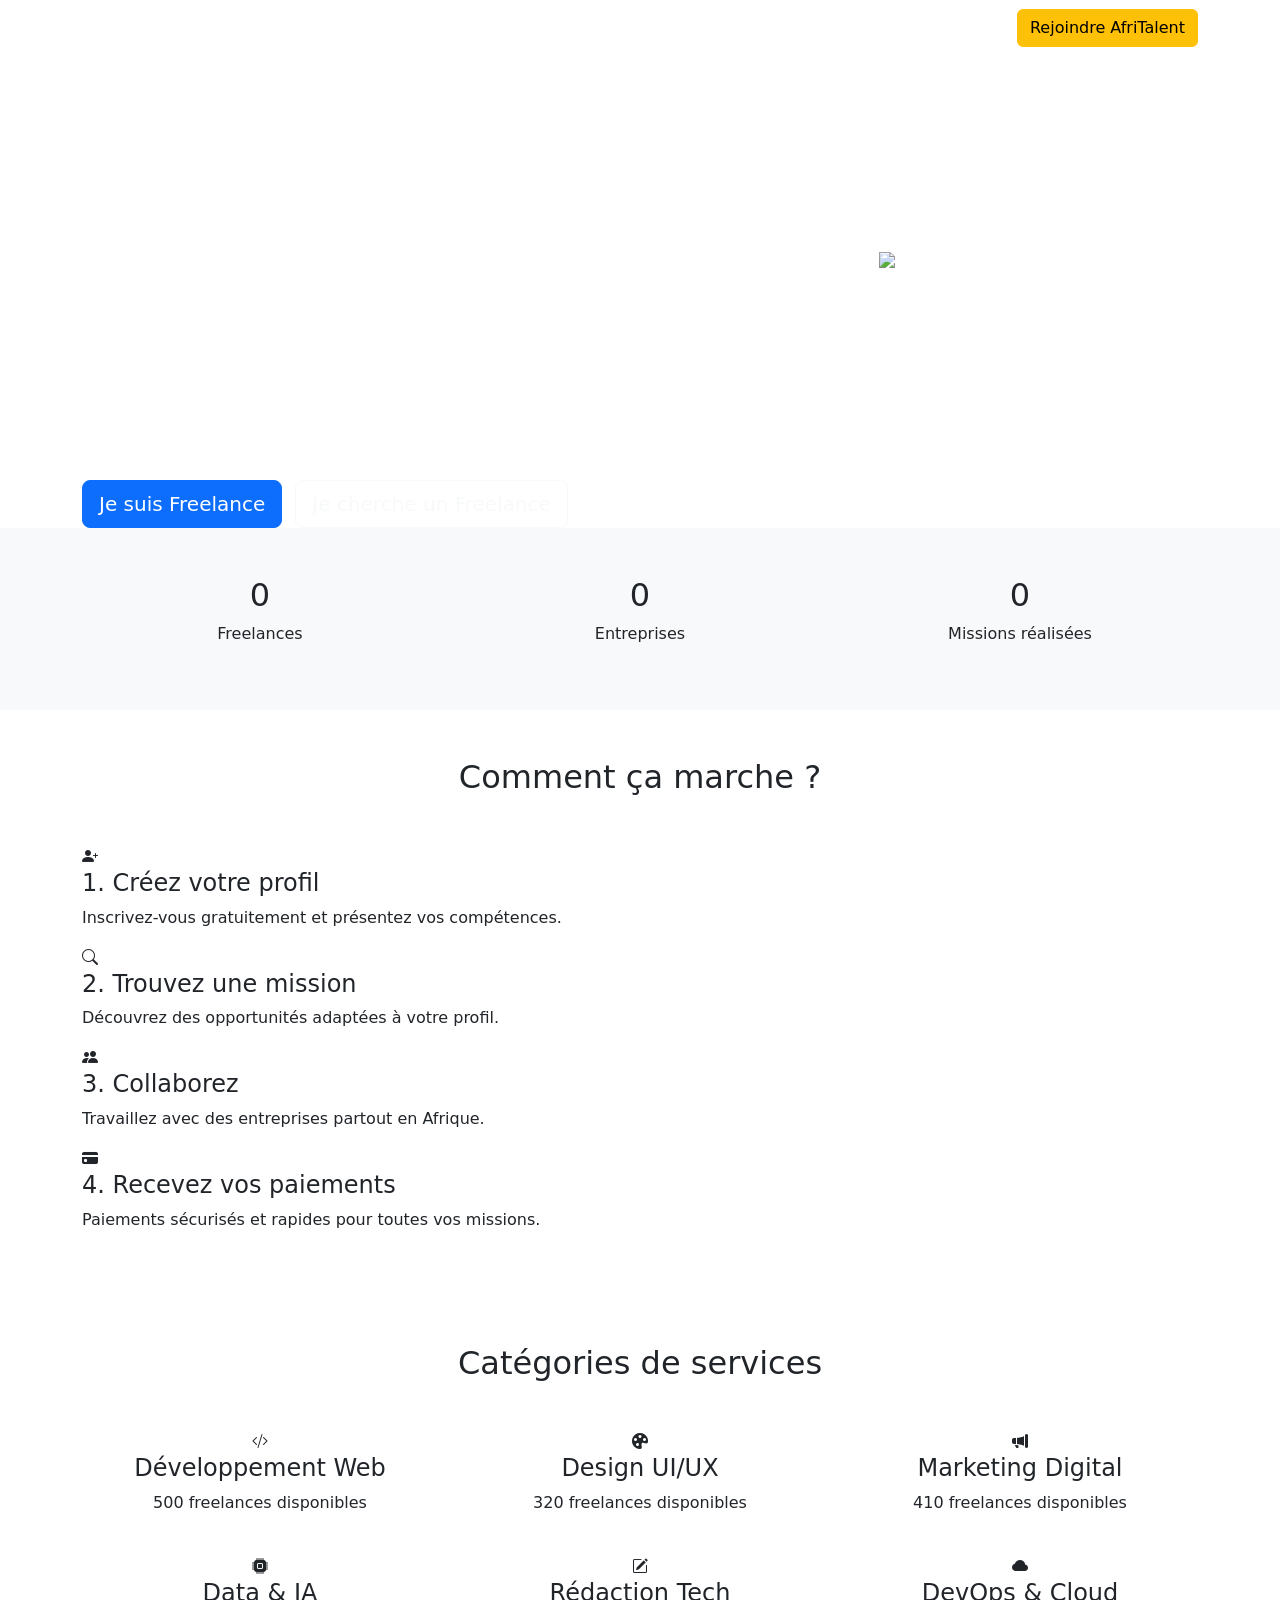
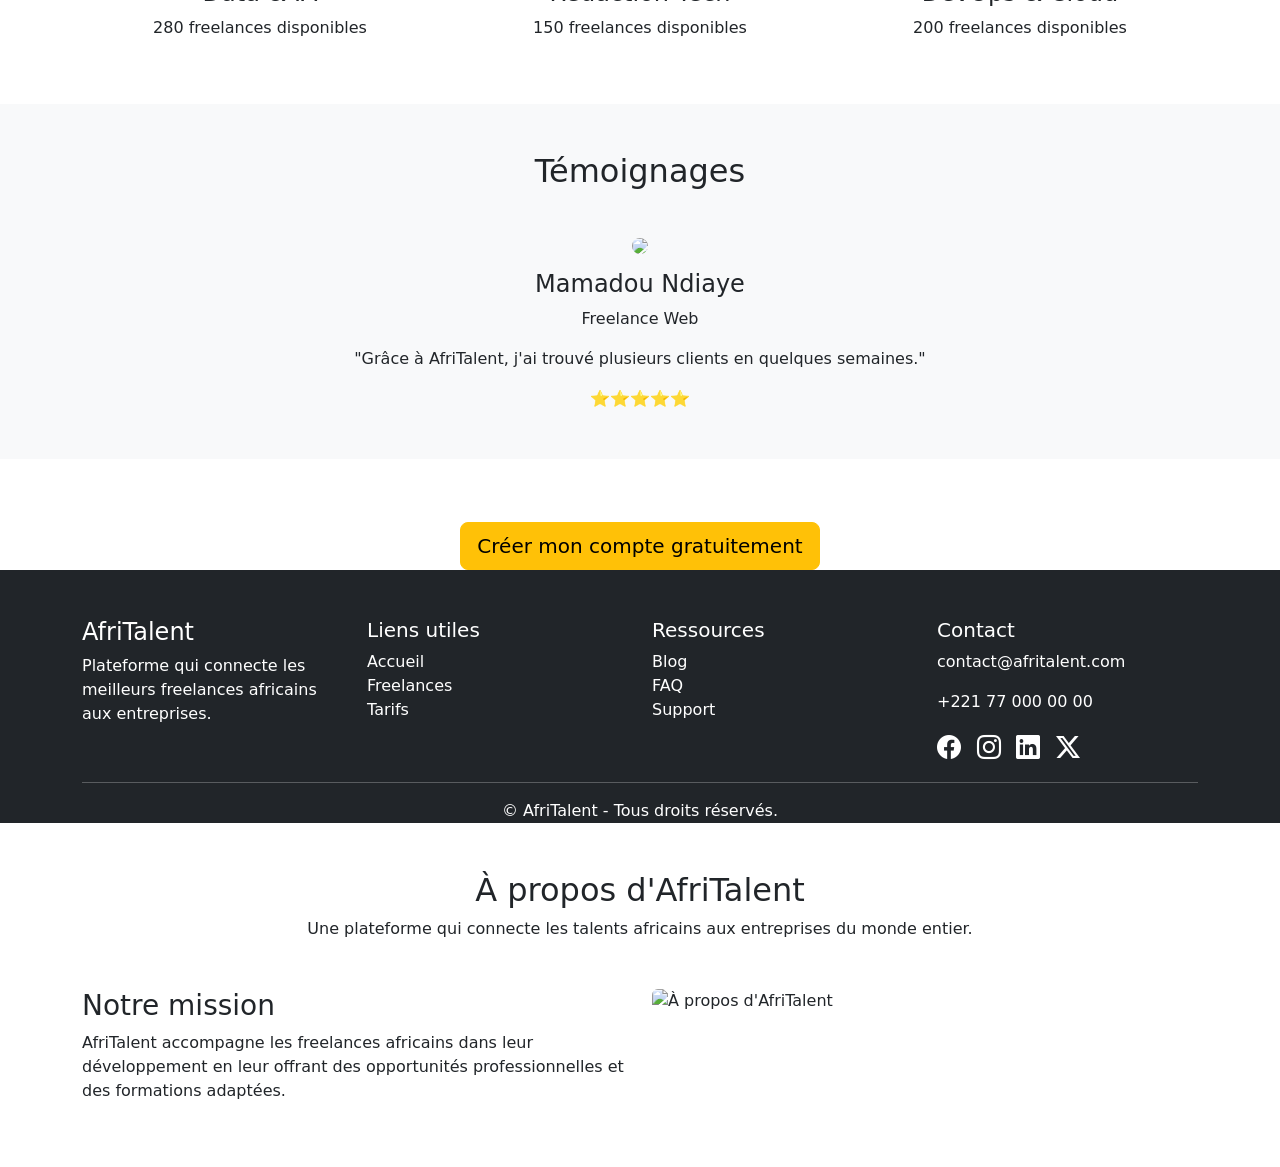
==== commit efa3f06c: "Ajout de la section À propos de la plateforme AfriTalent" ====
--- a/index.HTML
+++ b/index.HTML
@@ -402,6 +402,29 @@
 
     <!-- Script personnel -->
     <script src="script.js"></script>
+    <!-- À propos -->
+<section class="about py-5" id="apropos">
+    <div class="container">
+        <div class="text-center mb-5">
+            <h2>À propos d'AfriTalent</h2>
+            <p>Une plateforme qui connecte les talents africains aux entreprises du monde entier.</p>
+        </div>
+
+        <div class="row">
+            <div class="col-md-6">
+                <h3>Notre mission</h3>
+                <p>
+                    AfriTalent accompagne les freelances africains dans leur développement
+                    en leur offrant des opportunités professionnelles et des formations adaptées.
+                </p>
+            </div>
+
+            <div class="col-md-6">
+                <img src="images/about.jpg" class="img-fluid rounded" alt="À propos d'AfriTalent">
+            </div>
+        </div>
+    </div>
+</section>
 
 </body>
 
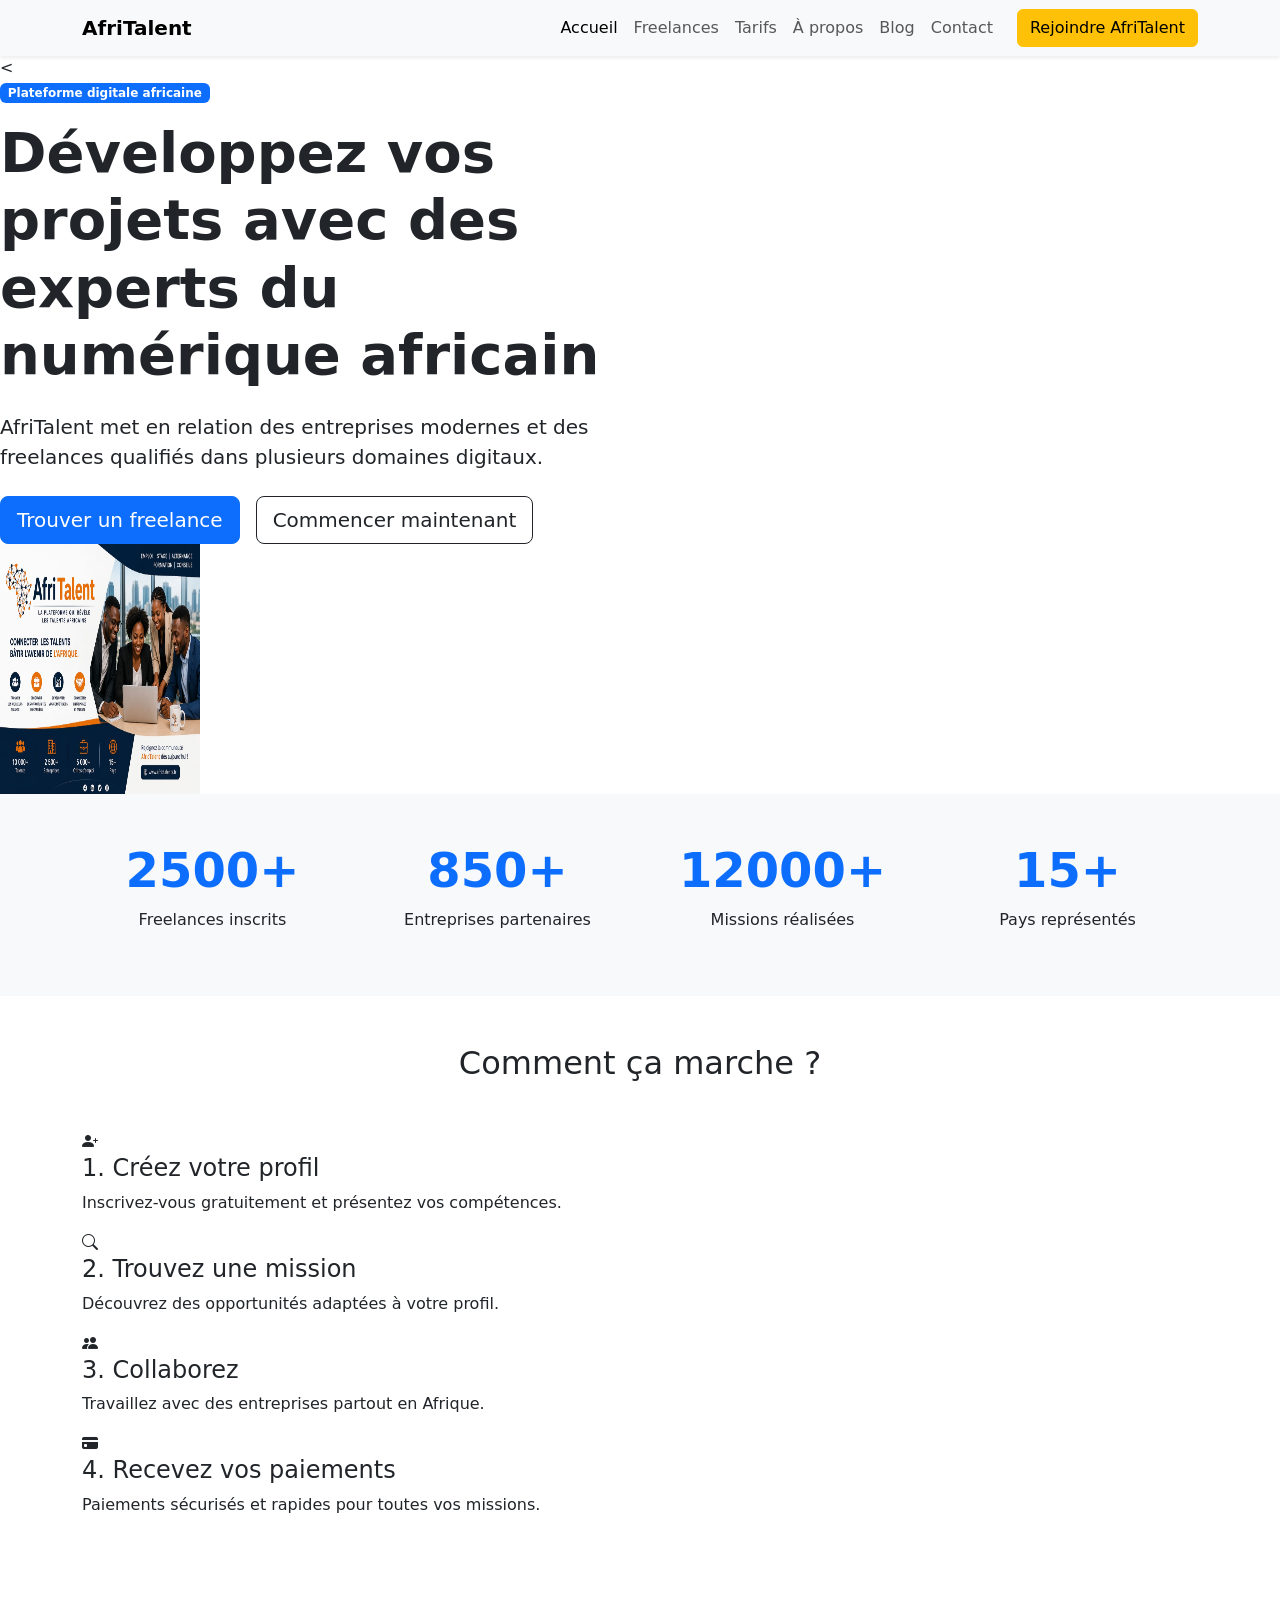
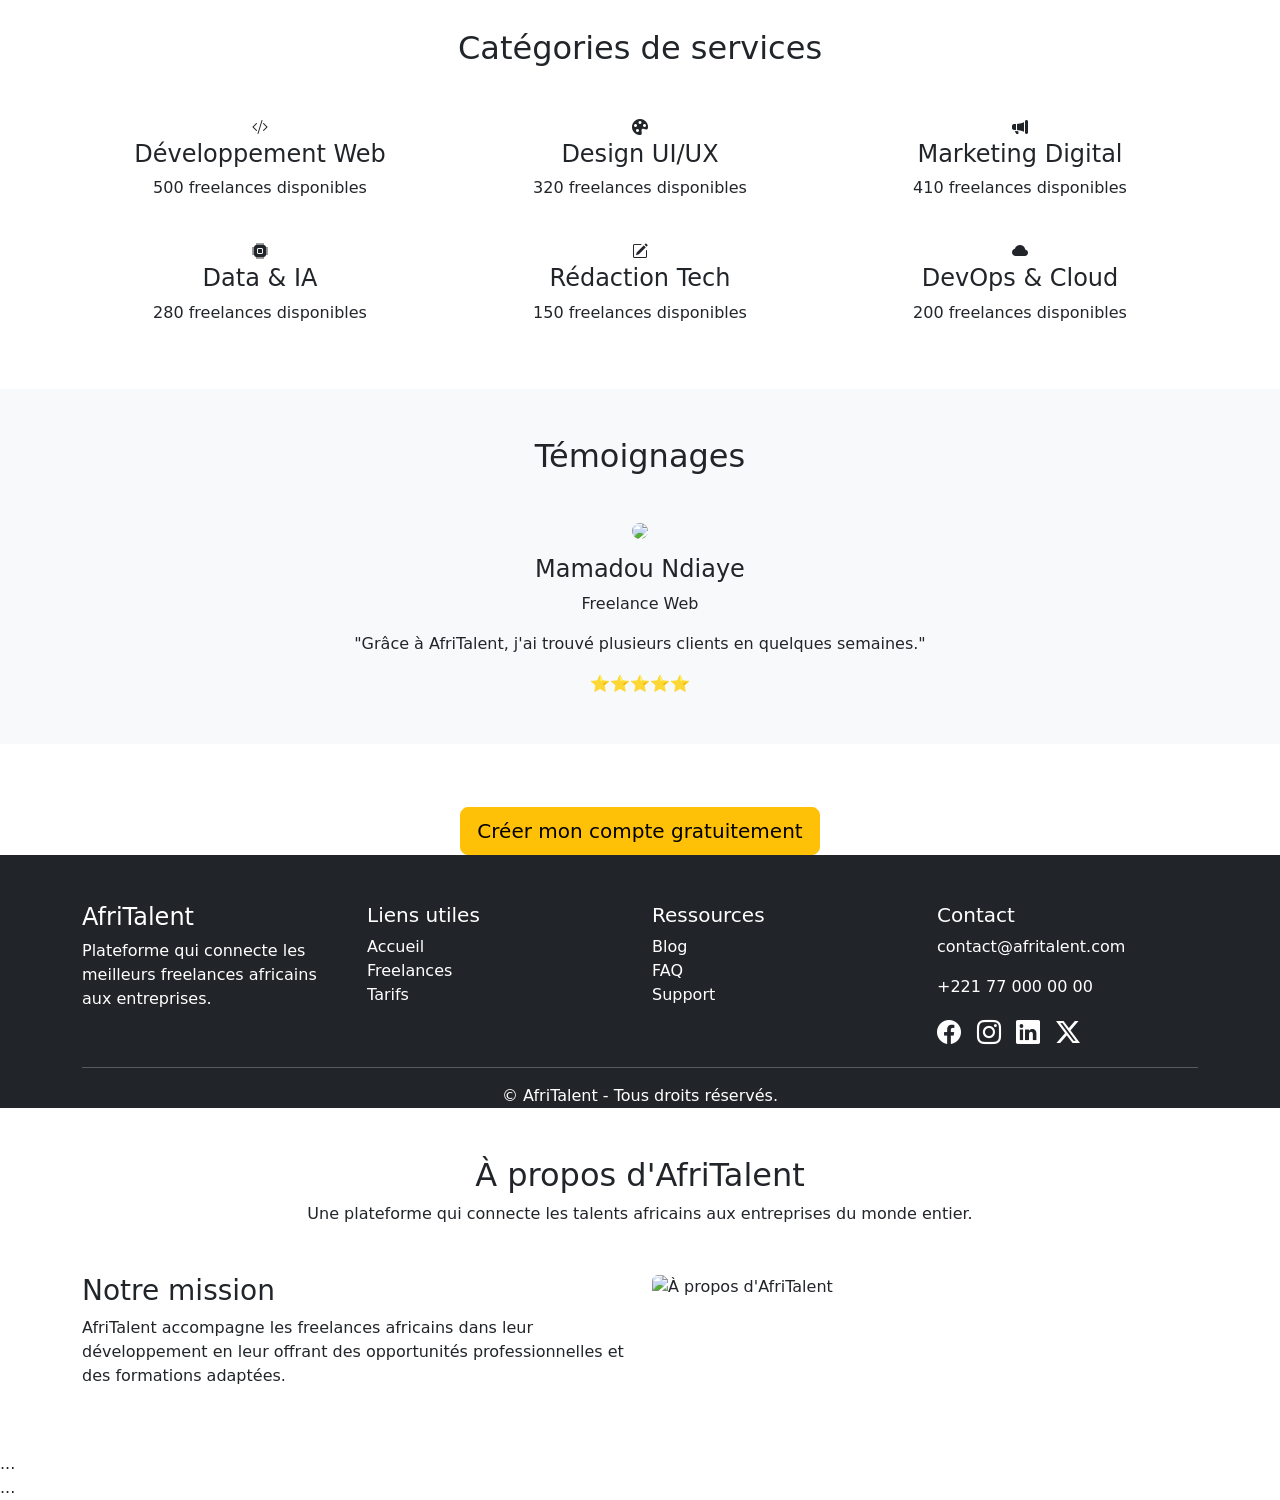
==== commit 5396407e: "Commit 9 : ajout des animations au défilement des sections" ====
--- a/index.HTML
+++ b/index.HTML
@@ -25,8 +25,9 @@
 
     <!-- ===================== NAVBAR ===================== -->
 
-    <nav class="navbar navbar-expand-lg navbar-dark fixed-top">
-        <div class="container">
+    <nav class="navbar navbar-expand-lg bg-light shadow-sm">
+
+            <div class="container">
 
             <a class="navbar-brand fw-bold" href="#">
                 <i class="bi bi-globe-africa"></i>
@@ -42,27 +43,27 @@
                 <ul class="navbar-nav ms-auto">
 
                     <li class="nav-item">
-                        <a class="nav-link" href="#">Accueil</a>
+                        <a class="nav-link active" href="index.html">Accueil</a>
                     </li>
 
                     <li class="nav-item">
-                        <a class="nav-link" href="#">Freelances</a>
+                        <a class="nav-link" href="freelances.html">Freelances</a>
                     </li>
 
                     <li class="nav-item">
-                        <a class="nav-link" href="#">Tarifs</a>
+                        <a class="nav-link" href="tarif.html">Tarifs</a>
                     </li>
 
                     <li class="nav-item">
-                        <a class="nav-link" href="#">À propos</a>
+                        <a class="nav-link" href="about.html">À propos</a>
                     </li>
 
                     <li class="nav-item">
-                        <a class="nav-link" href="#">Blog</a>
+                        <a class="nav-link" href="contact.html">Blog</a>
                     </li>
 
                     <li class="nav-item">
-                        <a class="nav-link" href="#">Contact</a>
+                        <a class="nav-link" href="contact.html">Contact</a>
                     </li>
 
                 </ul>
@@ -77,39 +78,55 @@
 
     <!-- ===================== HERO ===================== -->
 
-    <section class="hero text-white d-flex align-items-center">
-
-        <div class="container">
-
-            <div class="row align-items-center">
-
-                <div class="col-lg-6">
-
-                    <h1 class="display-3 fw-bold">
-                        Trouvez les meilleurs talents freelances d'Afrique
-                    </h1>
-
-                    <h2 class="lead my-4">
-                        Développement Web, Design, Marketing Digital,
-                        Data & IA, DevOps et bien plus encore.
-                    </h2>
-
-                    <a href="#" class="btn btn-primary btn-lg me-2">
-                        Je suis Freelance
-                    </a>
-
-                    <a href="#" class="btn btn-outline-light btn-lg">
-                        Je cherche un Freelance
-                    </a>
-
-                </div>
-
-                <div class="col-lg-6 text-center">
-
-                    <img src="images/freelance.png"
-                        alt="Freelance"
-                        class="img-fluid hero-image">
-
+    <<!-- Texte -->
+                    <div class="col-lg-6">
+
+                        <span class="badge bg-primary mb-3">
+                            Plateforme digitale africaine
+                        </span>
+
+                        <h1 class="display-4 fw-bold mb-4">
+
+                            Développez vos projets avec des experts du numérique africain
+
+                        </h1>
+
+                        <p class="lead mb-4">
+
+                            AfriTalent met en relation des entreprises modernes et des freelances qualifiés dans plusieurs domaines digitaux.
+
+                        </p>
+
+                        <div class="d-flex gap-3 flex-wrap">
+
+                            <a
+                                href="freelances.html"
+                                class="btn btn-primary btn-lg">
+
+                                Trouver un freelance
+
+                            </a>
+
+                            <a
+                                href="contact.html"
+                                class="btn btn-outline-dark btn-lg">
+
+                                Commencer maintenant
+
+                            </a>
+
+                        </div>
+
+                    </div>
+
+                    <!-- Image -->
+                    <div class="col-lg-6"?>
+                      
+                         <img 
+                            src="./image/image.jpeg"
+                            alt="Équipe AfriTalent" 
+                            height="250" width="200">   
+                    
                 </div>
 
             </div>
@@ -118,34 +135,83 @@
 
     </section>
 
-    <!-- ===================== STATISTIQUES ===================== -->
-
-    <section class="py-5 bg-light">
-
-        <div class="container">
-
-            <div class="row text-center">
-
-                <div class="col-md-4">
-                    <h2 class="counter" data-target="2500">0</h2>
-                    <p>Freelances</p>
-                </div>
-
-                <div class="col-md-4">
-                    <h2 class="counter" data-target="800">0</h2>
-                    <p>Entreprises</p>
-                </div>
-
-                <div class="col-md-4">
-                    <h2 class="counter" data-target="12000">0</h2>
-                    <p>Missions réalisées</p>
-                </div>
-
-            </div>
-
-        </div>
-
-    </section>
+      <!-- CHIFFRES -->
+
+        <section class="py-5 bg-light">
+
+            <div class="container">
+
+                <div class="row text-center g-4">
+
+                    <div class="col-lg-3 col-md-6">
+
+                        <h2 class="fw-bold display-5 text-primary">
+
+                            2500+
+
+                        </h2>
+
+                        <p>
+
+                            Freelances inscrits
+
+                        </p>
+
+                    </div>
+
+                    <div class="col-lg-3 col-md-6">
+
+                        <h2 class="fw-bold display-5 text-primary">
+
+                            850+
+
+                        </h2>
+
+                        <p>
+
+                            Entreprises partenaires
+
+                        </p>
+
+                    </div>
+
+                    <div class="col-lg-3 col-md-6">
+
+                        <h2 class="fw-bold display-5 text-primary">
+
+                            12000+
+
+                        </h2>
+
+                        <p>
+
+                            Missions réalisées
+
+                        </p>
+
+                    </div>
+
+                    <div class="col-lg-3 col-md-6">
+
+                        <h2 class="fw-bold display-5 text-primary">
+
+                            15+
+
+                        </h2>
+
+                        <p>
+
+                            Pays représentés
+
+                        </p>
+
+                    </div>
+
+                </div>
+
+            </div>
+
+        </section>
 
     <!-- ===================== COMMENT ÇA MARCHE ===================== -->
 
@@ -425,7 +491,13 @@
         </div>
     </div>
 </section>
-
+<section class="section-hidden">
+    ...
+</section>
+
+<section class="section-hidden">
+    ...
+</section>
 </body>
 
 </html>
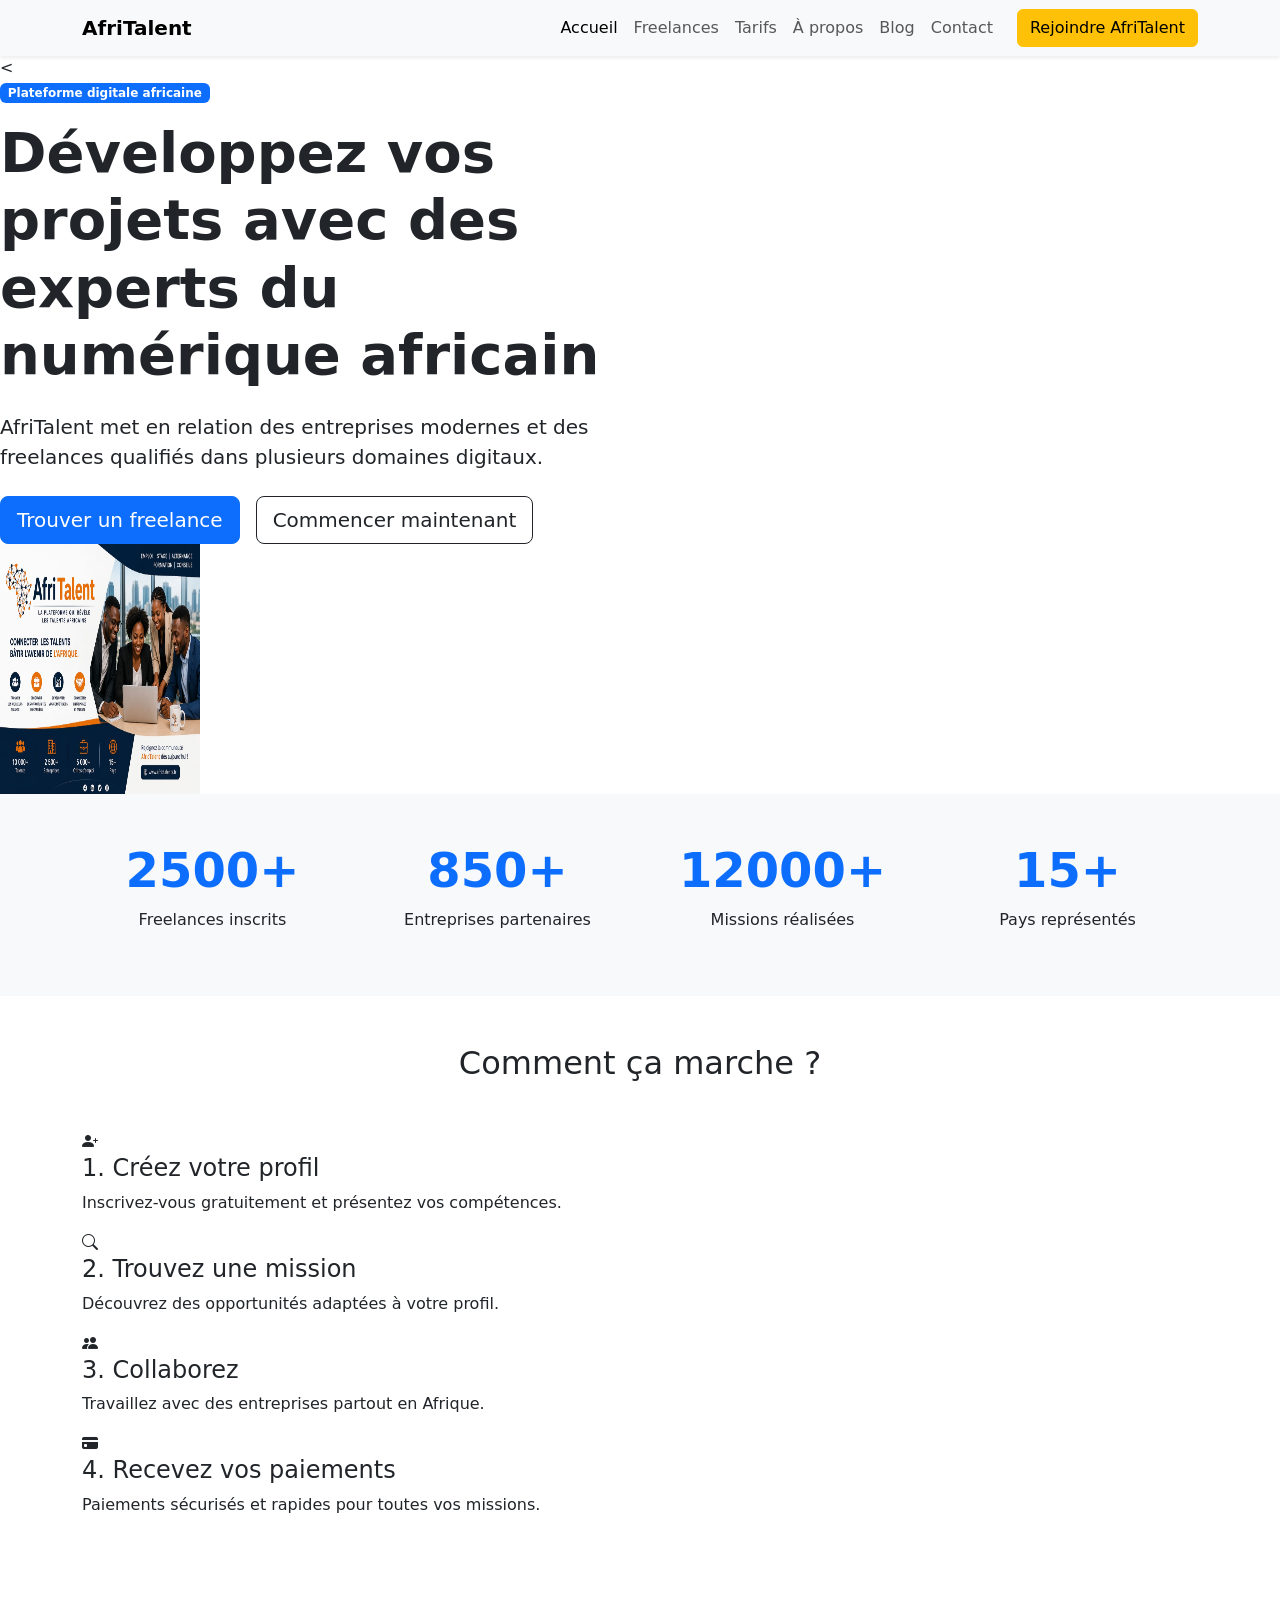
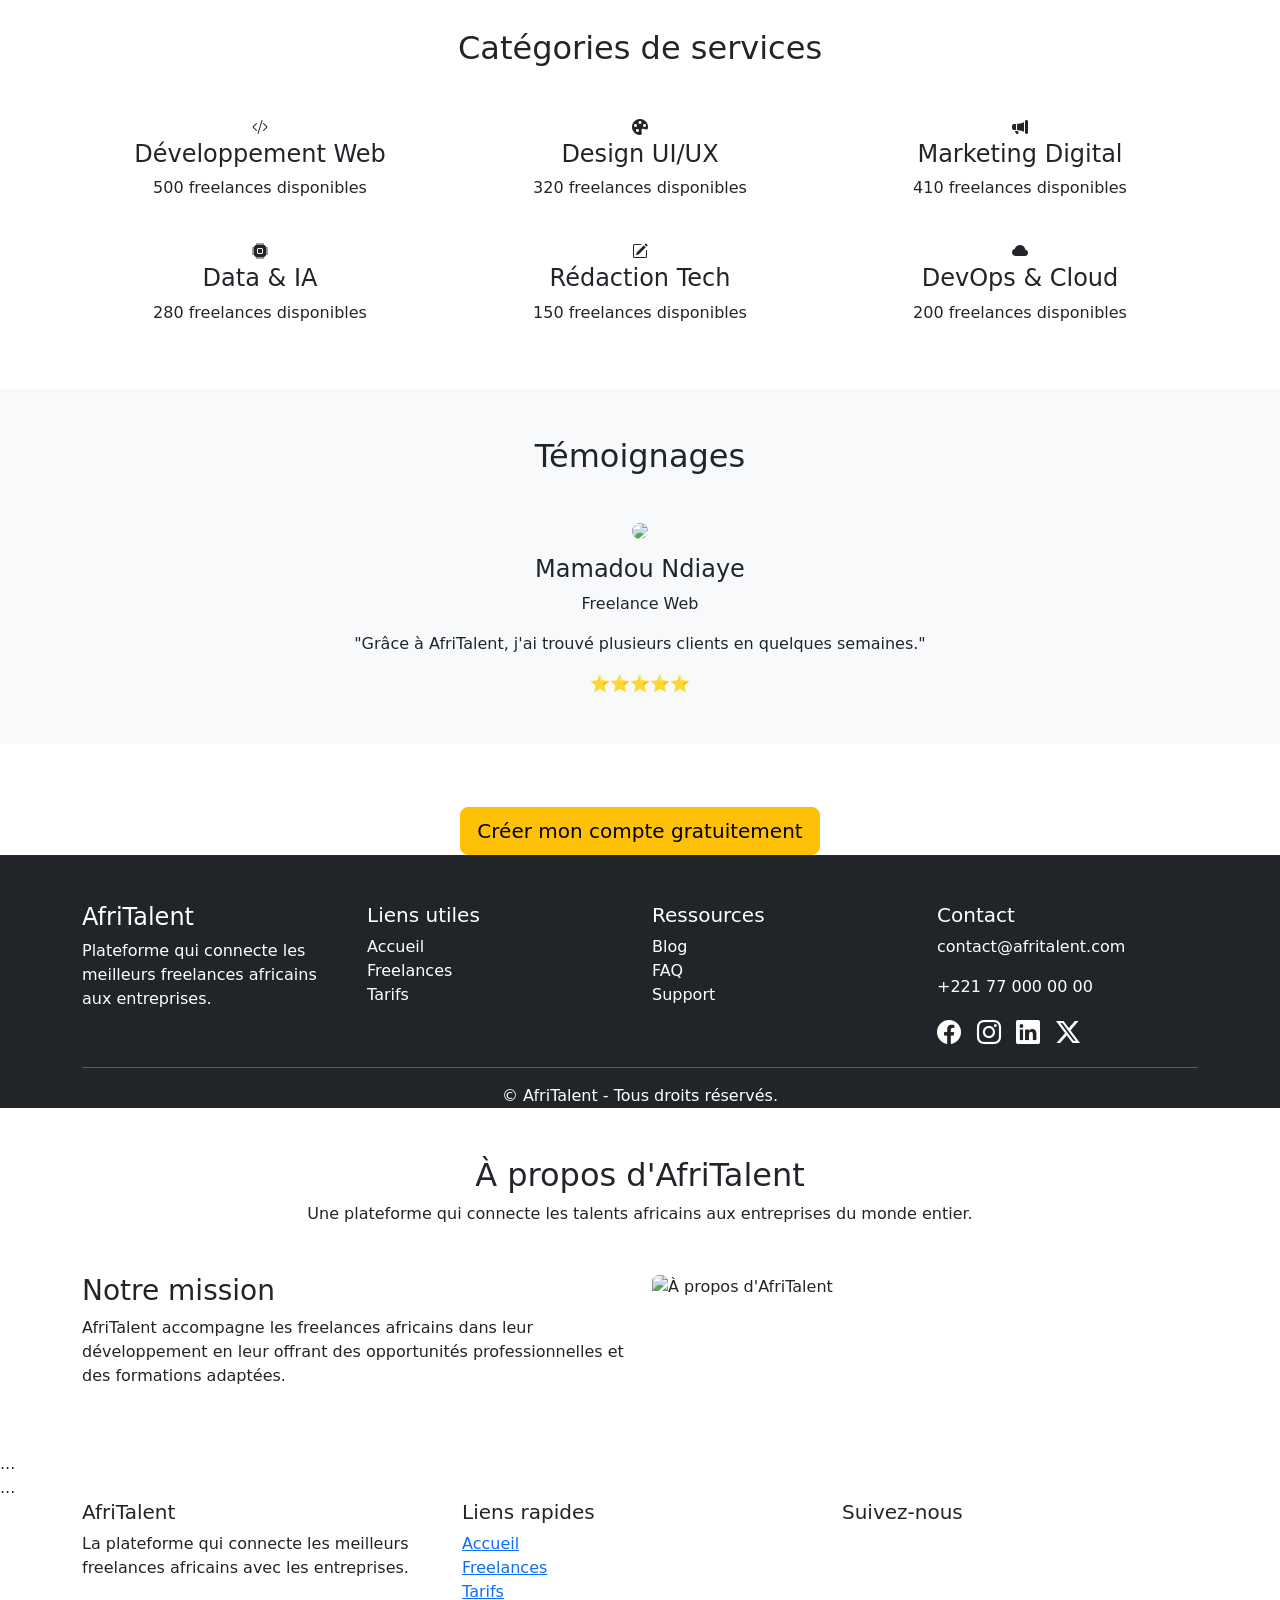
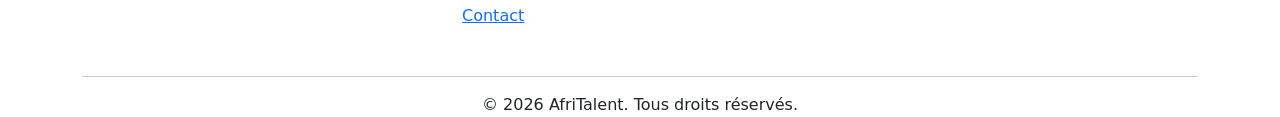
==== commit 8416f43c: "Ajout du footer responsive avec liens et réseaux sociaux" ====
--- a/index.HTML
+++ b/index.HTML
@@ -498,6 +498,41 @@
 <section class="section-hidden">
     ...
 </section>
+<!-- Footer -->
+<footer class="footer">
+    <div class="container">
+        <div class="row text-center text-md-start">
+            <div class="col-md-4 mb-3">
+                <h5>AfriTalent</h5>
+                <p>La plateforme qui connecte les meilleurs freelances africains avec les entreprises.</p>
+            </div>
+
+            <div class="col-md-4 mb-3">
+                <h5>Liens rapides</h5>
+                <ul class="list-unstyled">
+                    <li><a href="#">Accueil</a></li>
+                    <li><a href="#">Freelances</a></li>
+                    <li><a href="#">Tarifs</a></li>
+                    <li><a href="#">Contact</a></li>
+                </ul>
+            </div>
+
+            <div class="col-md-4 mb-3">
+                <h5>Suivez-nous</h5>
+                <a href="#"><i class="fab fa-facebook"></i></a>
+                <a href="#"><i class="fab fa-twitter"></i></a>
+                <a href="#"><i class="fab fa-linkedin"></i></a>
+                <a href="#"><i class="fab fa-instagram"></i></a>
+            </div>
+        </div>
+
+        <hr>
+
+        <p class="text-center mb-0">
+            © 2026 AfriTalent. Tous droits réservés.
+        </p>
+    </div>
+</footer>
 </body>
 
 </html>
